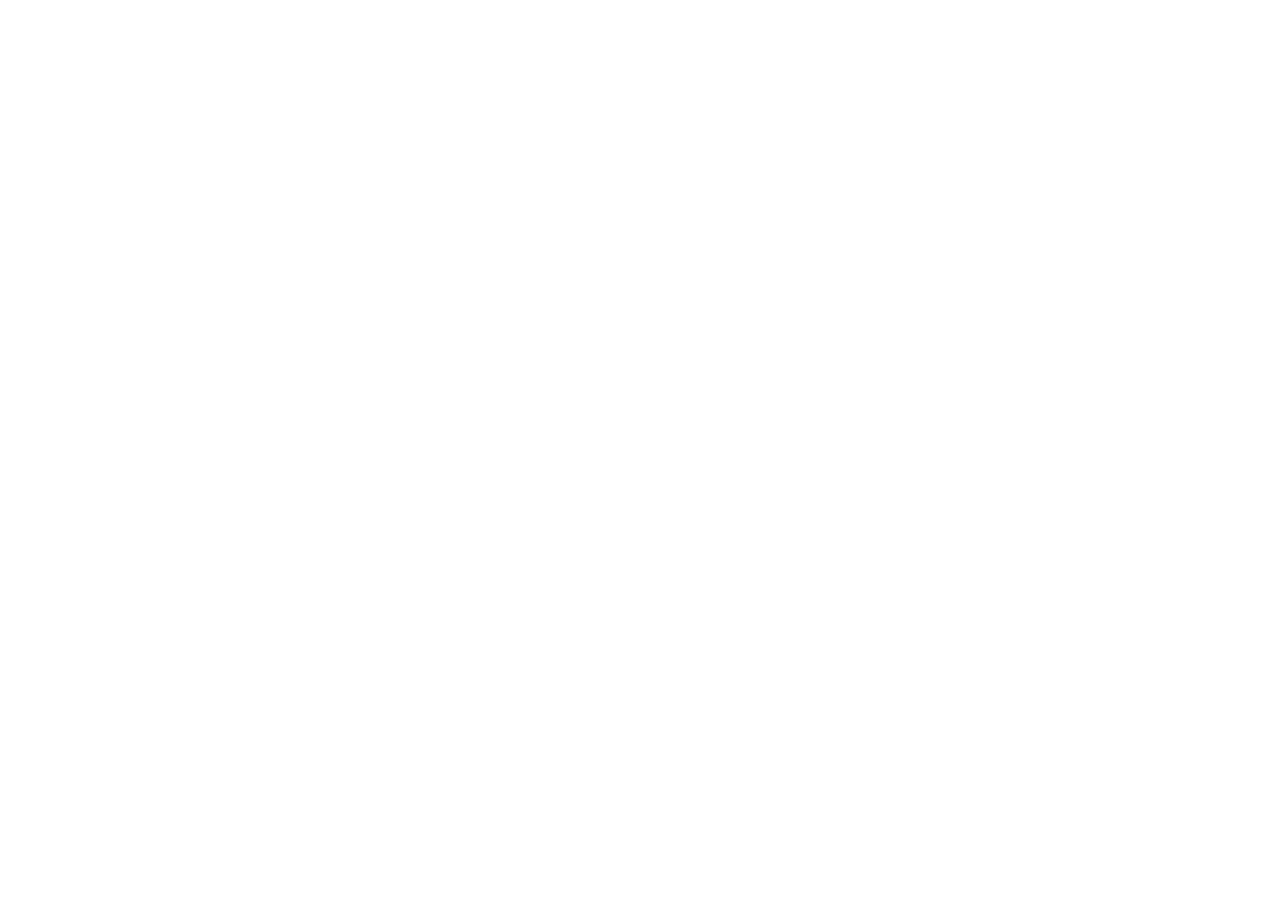
==== index.html @ c04f5bfc "base" ====
<!DOCTYPE html>
<html lang="en">
<head>
    <meta charset="UTF-8">
    <title>Title</title>
</head>
<body>
<section id="top">
</section>
<section id="hello">
</section>
<section id="what_i_can">
</section>
<footer></footer>

</body>
</html>
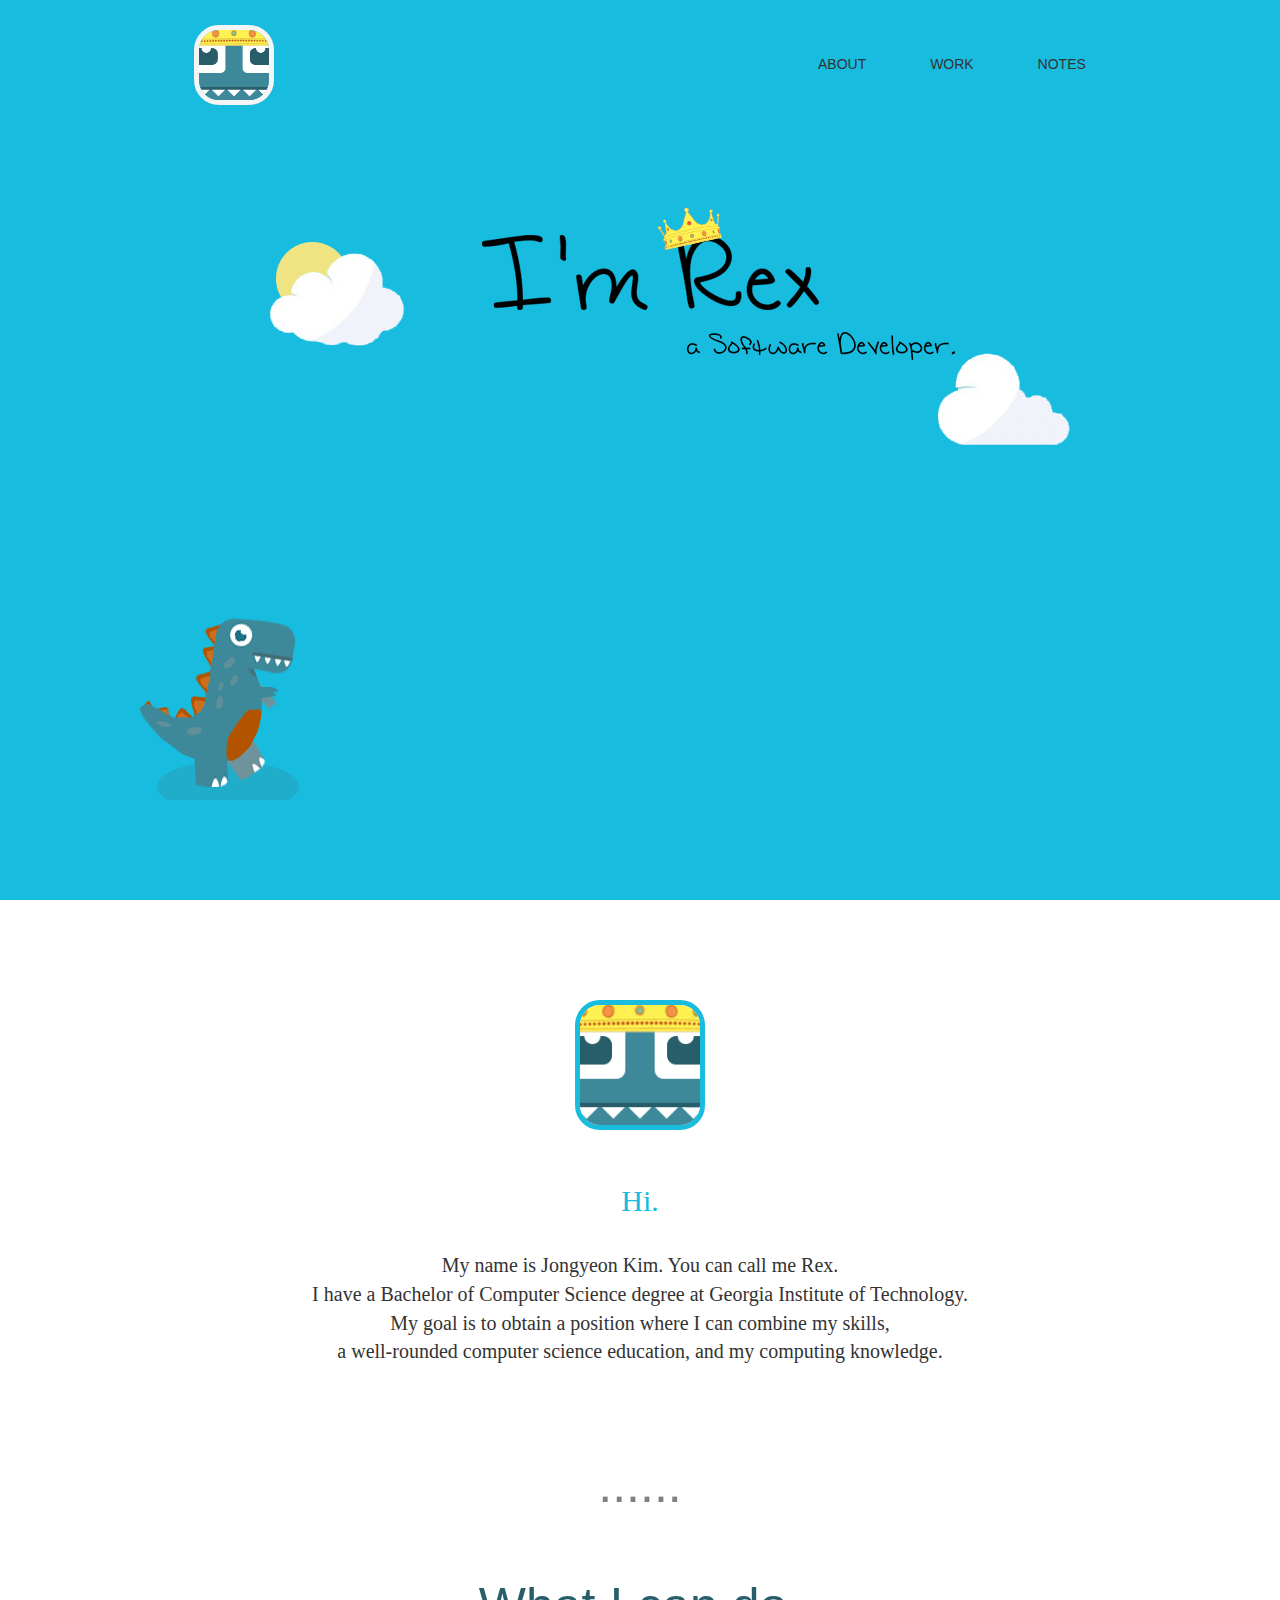
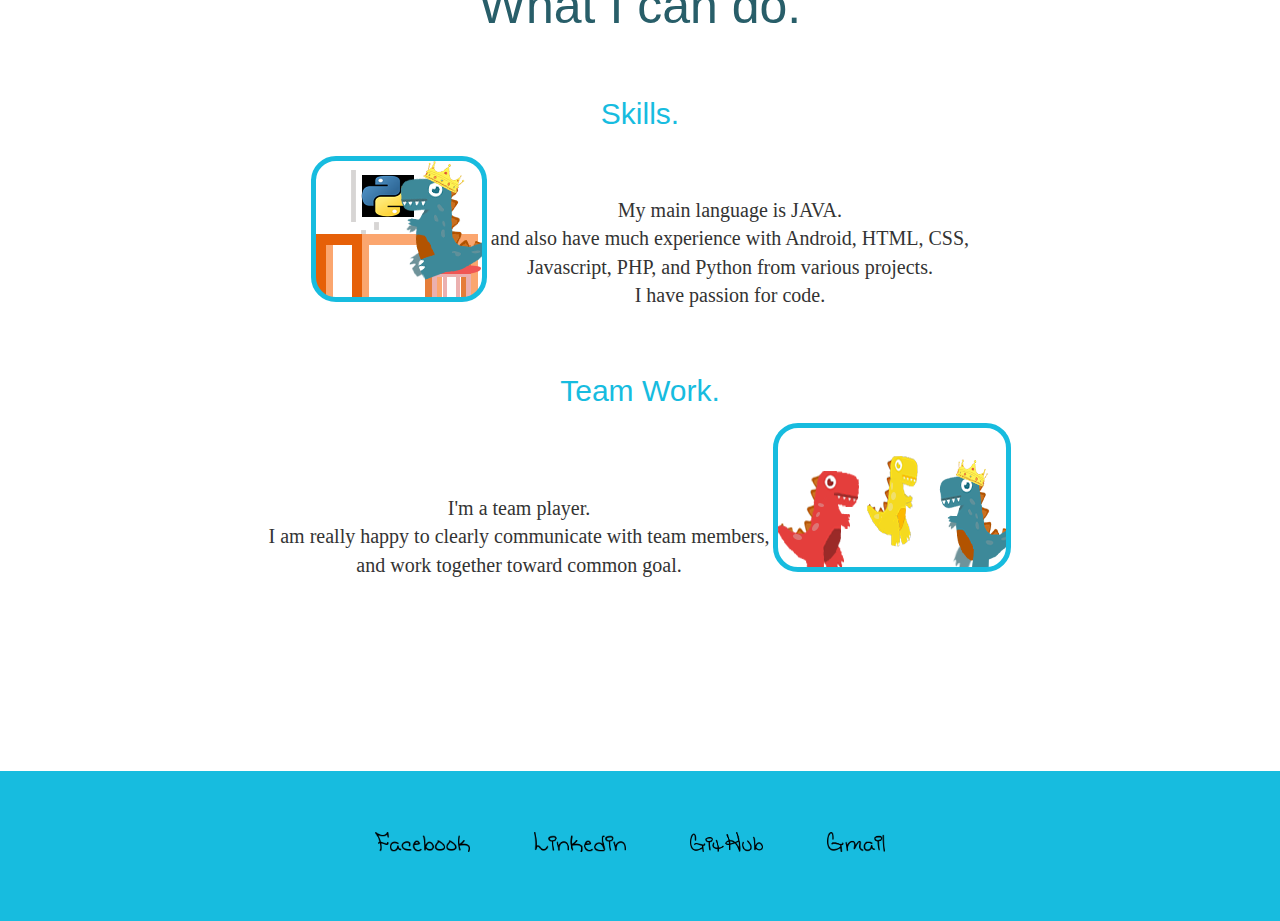
==== commit 7a58e397: "edited overall website" ====
--- a/index.html
+++ b/index.html
@@ -2,16 +2,573 @@
 <html lang="en">
 <head>
     <meta charset="UTF-8">
+    <link rel="stylesheet" type="text/css" href="./css/style.css">
+    <link rel="stylesheet" type="text/css" href="./css/bootstrap.css">
     <title>Title</title>
+
+    <!--
+    <link rel="preload" as="image" href="./IMG/animation1.png">
+    <link rel="preload" as="image" href="./IMG/animation2.png">
+    <link rel="preload" as="image" href="./IMG/animation3.png">
+    <link rel="preload" as="image" href="./IMG/animation4.png">
+    <link rel="preload" as="image" href="./IMG/animation5.png">
+    <link rel="preload" as="image" href="./IMG/animation6.png">
+    <link rel="preload" as="image" href="./IMG/animation7.png">
+    <link rel="preload" as="image" href="./IMG/animation8.png">
+    <link rel="preload" as="image" href="./IMG/animation9.png">
+
+-->
 </head>
 <body>
+
 <section id="top">
+    <header id="header" style="">
+        <div class="container" style="width:100%; display: table">
+            <div class="row" style="display: table-cell; vertical-align: middle; text-align: center">
+                <div style="">
+                    <img id="logo" src="IMG/logo.png" alt="logo" height="80"
+                         style="border: 5px solid #F5F5F5; border-radius: 25px;">
+                    </img>
+                </div>
+                <div class="menu">
+                    <nav id="top-nav">
+                        <ul>
+                            <li><a href="" style="color: inherit;"><p>About</p></a></li>
+                            <li><a href="" style="color: inherit;"><p>Work</p></a></li>
+                            <li><a href="" style="color: inherit;"><p>Notes</p></a></li>
+                        </ul>
+                    </nav>
+                </div>
+            </div>
+        </div>
+    </header>
+    <!--#218ff6, #17bcdf-->
+    <div id="main" style="background-color: #17bcdf; height: 900px; width: 100%; padding-top: 0px;">
+
+        <!--
+                <div id="top-container">
+
+
+                    <div id="dino1"
+                         style="width: 903px; height: 593px; margin: 2% auto; background: url('./IMG/animation1.png') left center;"></div>
+
+
+                </div>
+        -->
+
+        <img src="./IMG/main9.png" id=""
+             style="display: block; margin-left: auto; margin-right: auto; padding-top: 200px;">
+
+        <!--<p style="padding-top: 200px; text-align: center; font-size: 100px; font-family: Cursive; ">I'm Rex</p>-->
+
+    </div>
 </section>
-<section id="hello">
+<section id="hello" style="background-color: #FFF; height: 550px;text-align: center">
+    <img id="logo-hello" src="IMG/logo.png" alt="logo" height="130"
+         style="border: 5px solid #17bcdf; border-radius: 25px; margin-top: 100px;">
+    </img>
+    <p style="font-family: 'Times New Roman', Arial, sans-serif; margin-top: 50px; font-size: 20px;">
+        <span style="font-size: 30px; color: #17bcdf">Hi.</span><br><br>
+
+        My name is Jongyeon Kim. You can call me Rex.<br>
+        I have a Bachelor of Computer Science degree at Georgia Institute of Technology.<br>
+        My goal is to obtain a position where I can combine my skills,<br>
+        a well-rounded computer science education, and my computing knowledge. </p>
 </section>
-<section id="what_i_can">
+<section style="color: grey; font-size: 50px;text-align: center; padding-bottom: 50px;">
+    ......
 </section>
-<footer></footer>
+<section id="what_i_can" style="background-color: #FFF; height: 800px;text-align: center">
+    <p><span style="font-size: 50px; color: #285e69">What I can do.</span></p>
+
+
+    <p style="font-size: 30px; color: #17bcdf; margin-top: 50px;">Skills.</p>
+    <div id="what-container1">
+
+        <div id="dino-programming" style="display: inline-block"></div>
+        <div style="display: inline-block">
+            <p style="font-family: 'Times New Roman', Arial, sans-serif; margin-top: 50px; font-size: 20px;">
+                My main language is JAVA.<br>
+                and also have much experience with Android, HTML, CSS,<br>
+                Javascript, PHP, and Python from various projects.<br>
+                I have passion for code.</p>
+        </div>
+
+    </div>
+
+    <p style="font-size: 30px; color: #17bcdf; margin-top: 50px;">Team Work.</p>
+    <div id="what-container2">
+
+
+        <div style="display: inline-block">
+            <p style="font-family: 'Times New Roman', Arial, sans-serif; margin-top: 50px; font-size: 20px;">
+                I'm a team player.<br>
+                I am really happy to clearly communicate with team members,<br>
+                and work together toward common goal.
+        </div>
+        <div id="dino-team" style="display: inline-block"></div>
+
+
+    </div>
+
+
+</section>
+
+<footer style="background-color: #17bcdf; height: 150px; width: 100%; display: table">
+    <div class="footer" style="display: table-cell; vertical-align: middle;">
+        <ul>
+            <li><a href="https://www.facebook.com/mattina401"><img src="IMG/facebook.png" height="20"></a></li>
+            <li><a href="https://www.linkedin.com/in/rexkim401"><img src="IMG/linkedin.png" height="20"></a></li>
+            <li><a href=""><img src="IMG/github.png" height="20"></a></li>
+            <li><a href=""><img src="IMG/gmail.png" height="20"></a></li>
+        </ul>
+    </div>
+
+</footer>
+
+<!--
+<span id="preloaded-images">
+    <img src="./IMG/animation2.png" width="1" height="1" alt="Image 02"/>
+    <img src="./IMG/animation3.png" width="1" height="1" alt="Image 03"/>
+    <img src="./IMG/animation4.png" width="1" height="1" alt="Image 04"/>
+    <img src="./IMG/animation5.png" width="1" height="1" alt="Image 05"/>
+    <img src="./IMG/animation6.png" width="1" height="1" alt="Image 06"/>
+    <img src="./IMG/animation7.png" width="1" height="1" alt="Image 07"/>
+    <img src="./IMG/animation8.png" width="1" height="1" alt="Image 08"/>
+    <img src="./IMG/animation9.png" width="1" height="1" alt="Image 09"/>
+
+</span>
+
+-->
+<script type="text/javascript" src="./js/jquery-3.1.0.js"></script>
+
+<script>
+
+    'use strict';
+
+
+    // helper functions
+
+    ;
+    (function ($, window, document, undefined) {
+        var s = document.body || document.documentElement, s = s.style, prefixAnimation = '', prefixTransition = '';
+
+        if (s.WebkitAnimation == '')    prefixAnimation = '-webkit-';
+        if (s.MozAnimation == '')        prefixAnimation = '-moz-';
+        if (s.OAnimation == '')        prefixAnimation = '-o-';
+
+        if (s.WebkitTransition == '')    prefixTransition = '-webkit-';
+        if (s.MozTransition == '')        prefixTransition = '-moz-';
+        if (s.OTransition == '')        prefixTransition = '-o-';
+
+        $.fn.extend(
+                {
+                    onCSSAnimationEnd: function (callback) {
+                        var $this = $(this).eq(0);
+                        $this.one('webkitAnimationEnd mozAnimationEnd oAnimationEnd oanimationend animationend', callback);
+                        if (( prefixAnimation == '' && !( 'animation' in s ) ) || $this.css(prefixAnimation + 'animation-duration') == '0s') callback();
+                        return this;
+                    },
+                    onCSSTransitionEnd: function (callback) {
+                        var $this = $(this).eq(0);
+                        $this.one('webkitTransitionEnd mozTransitionEnd oTransitionEnd otransitionend transitionend', callback);
+                        if (( prefixTransition == '' && !( 'transition' in s ) ) || $this.css(prefixTransition + 'transition-duration') == '0s') callback();
+                        return this;
+                    }
+                });
+    })(jQuery, window, document);
+
+    /*
+     // test: animation
+
+     ;( function( $, window, document, undefined )
+     {
+     var $button = $( '.button-animation' );
+     $button.on( 'click', function( e )
+     {
+     e.preventDefault();
+     $button.addClass( 'do-it' ).onCSSAnimationEnd( function()
+     {
+     alert( 'CSS animation has been completed!' );
+     $button.removeClass( 'do-it' );
+     });
+     });
+     })( jQuery, window, document );
+
+
+     // test: transition
+
+     ;( function( $, window, document, undefined )
+     {
+     var $button = $( '.button-transition' );
+     $button.on( 'click', function( e )
+     {
+     e.preventDefault();
+     $button.addClass( 'do-it' ).onCSSTransitionEnd( function()
+     {
+     alert( 'CSS transition has been completed!' );
+     $button.removeClass( 'do-it' );
+     });
+     });
+     })( jQuery, window, document );
+
+     */
+
+</script>
+
+<!--
+<script type="text/javascript">
+    var my_image1 = new Image();
+    var my_image2 = new Image();
+    var my_image3 = new Image();
+    var my_image4 = new Image();
+
+    my_image1.src = "./IMG/animation1.png";
+    my_image1.src = "./IMG/animation2.png";
+    my_image1.src = "./IMG/animation3.png";
+    my_image1.src = "./IMG/animation4.png";
+
+</script>
+
+-->
+
+<!--
+
+<script type="text/javascript">
+    var images = new Array()
+    function preload() {
+
+        console.log('image preload')
+        for (j = 0; j < preload.arguments.length; j++) {
+            images[j] = new Image()
+            images[j].src = preload.arguments[j]
+            console.log(images[j].src);
+        }
+    }
+    preload(
+            "./IMG/animation1.png",
+            "./IMG/animation2.png",
+            "./IMG/animation3.png",
+            "./IMG/animation4.png"
+
+    )
+
+    console.log('images: ' + images[1].src);
+
+
+</script>
+
+-->
+<script type="text/javascript">
+
+    window.onload = function () {
+        $('#dino1').addClass("dino1");
+    }
+
+
+    console.log('page loaded');
+
+</script>
+
+
+<script type="text/javascript">
+
+
+    /*
+     $("#dino1").on(
+     "animationend, oAnimationEnd, animationend, webkitAnimationEnd",
+     function () {
+
+     document.getElementById("dino1").style.background = "url('./IMG/animation2.png')";
+     var heading = $('#dino1').clone().removeClass("dino1");
+
+     $('#dino1').remove();
+     $('#top-container').append(heading);
+     $('#dino1').addClass("dino1");
+
+     }
+     );
+
+     */
+
+    var reset = function (num) {
+
+        var ani;
+
+        if (num == 1) {
+            ani = "url('./IMG/animation1.png')";
+        } else if (num == 2) {
+            ani = "url('./IMG/animation2.png')";
+        } else if (num == 3) {
+            ani = "url('./IMG/animation3.png')";
+        } else if (num == 4) {
+            ani = "url('./IMG/animation4.png')";
+        } else if (num == 5) {
+            ani = "url('./IMG/animation5.png')";
+        } else if (num == 6) {
+            ani = "url('./IMG/animation6.png')";
+        } else if (num == 7) {
+            ani = "url('./IMG/animation7.png')";
+        } else if (num == 8) {
+            ani = "url('./IMG/animation8.png')";
+        } else if (num == 9) {
+            ani = "url('./IMG/animation9.png')";
+        }
+
+        if (num == 9) {
+            document.getElementById("dino1").style.background = ani;
+            var heading = $('#dino1').clone().removeClass("dino9");
+
+            $('#dino1').remove();
+            $('#top-container').append(heading);
+
+            $('#dino1').addClass("dino9");
+        } else {
+            document.getElementById("dino1").style.background = ani;
+            var heading = $('#dino1').clone().removeClass("dino1");
+
+            $('#dino1').remove();
+            $('#top-container').append(heading);
+
+            $('#dino1').addClass("dino1");
+        }
+
+
+    }
+
+
+    $("#dino1").addClass('dino1').onCSSAnimationEnd(function () {
+
+        console.log('animation is end');
+
+
+        reset(2);
+        $("#dino1").addClass('dino1').onCSSAnimationEnd(function () {
+
+            console.log('animation is end');
+
+
+            reset(3);
+            $("#dino1").addClass('dino1').onCSSAnimationEnd(function () {
+
+                console.log('animation is end');
+
+
+                reset(4);
+                $("#dino1").addClass('dino1').onCSSAnimationEnd(function () {
+
+                    console.log('animation is end');
+
+
+                    reset(5);
+                    $("#dino1").addClass('dino1').onCSSAnimationEnd(function () {
+
+                        console.log('animation is end');
+
+
+                        reset(6);
+                        $("#dino1").addClass('dino1').onCSSAnimationEnd(function () {
+
+                            console.log('animation is end');
+
+
+                            reset(7);
+                            $("#dino1").addClass('dino1').onCSSAnimationEnd(function () {
+
+                                console.log('animation is end');
+
+
+                                reset(8);
+                                $("#dino1").addClass('dino1').onCSSAnimationEnd(function () {
+
+                                    console.log('animation is end');
+
+
+                                    reset(9);
+                                    $("#dino1").addClass('dino1').onCSSAnimationEnd(function () {
+
+                                        console.log('animation is end');
+
+
+                                        reset(1);
+                                    });
+
+                                });
+
+                            });
+
+
+                        });
+
+
+                    });
+
+
+                });
+
+
+            });
+
+
+        });
+
+    });
+
+
+    /*
+
+     $('#dino1').addClass('dino1').onCSSAnimationEnd(function(){
+
+     document.getElementById("dino1").style.background = "url('./IMG/animation2.png')";
+     var heading = $('#dino1').clone().removeClass("dino1");
+
+     $('#dino1').remove();
+     $('#top-container').append(heading);
+     $('#dino1').addClass("dino1");
+
+     });
+     */
+
+
+</script>
+
+
+<!--
+
+<script type="text/javascript">
+    $("#dino1").on(
+            "animationend, oAnimationEnd, animationend, webkitAnimationEnd",
+            function () {
+                document.getElementById("dino1").style.background = "url('./IMG/animation2.png')";
+
+
+            }
+    );
+
+    $("#dino2").on(
+            "animationend, oAnimationEnd, animationend, webkitAnimationEnd",
+            function () {
+
+                $('#dino2').addClass("visible");
+                $('#dino3').addClass("dino3");
+            }
+    );
+
+    $("#dino3").on(
+            "animationend, oAnimationEnd, animationend, webkitAnimationEnd",
+            function () {
+
+                $('#dino3').addClass("visible");
+                $('#dino4').addClass("dino4");
+            }
+    );
+
+    $("#dino4").on(
+            "animationend, oAnimationEnd, animationend, webkitAnimationEnd",
+            function () {
+
+                $('#dino4').addClass("visible");
+                $('#dino5').addClass("dino5");
+            }
+    );
+
+    $("#dino5").on(
+            "animationend, oAnimationEnd, animationend, webkitAnimationEnd",
+            function () {
+
+                $('#dino5').addClass("visible");
+                $('#dino6').addClass("dino6");
+            }
+    );
+
+    $("#dino6").on(
+            "animationend, oAnimationEnd, animationend, webkitAnimationEnd",
+            function () {
+
+                $('#dino6').addClass("visible");
+                $('#dino7').addClass("dino7");
+            }
+    );
+
+    $("#dino7").on(
+            "animationend, oAnimationEnd, animationend, webkitAnimationEnd",
+            function () {
+
+                $('#dino7').addClass("visible");
+                $('#dino8').addClass("dino8");
+            }
+    );
+
+    $("#dino8").on(
+            "animationend, oAnimationEnd, animationend, webkitAnimationEnd",
+            function () {
+
+                $('#dino8').addClass("visible");
+                $('#dino9').addClass("dino9");
+                $('#dino1').addClass("dino1");
+                $('#dino1').removeClass("visible");
+                $('#dino2').removeClass("visible");
+                $('#dino3').removeClass("visible");
+                $('#dino4').removeClass("visible");
+                $('#dino5').removeClass("visible");
+                $('#dino6').removeClass("visible");
+                $('#dino7').removeClass("visible");
+                $('#dino8').removeClass("visible");
+                $('#dino9').removeClass("visible");
+            }
+    );
+
+
+</script>
+
+-->
+<script type="text/javascript">
+
+    var previousScroll = 0,
+            headerOrgOffset = $('.container').height();
+
+    $('#header').height($('.container').height());
+
+    $(window).scroll(function () {
+        var currentScroll = $(this).scrollTop();
+
+        if (currentScroll > 0) {
+
+
+            if (currentScroll > previousScroll) {
+                /* $('#header').slideUp(); */
+                $('#header').addClass('slide');
+            } else {
+                /*$('#header').slideDown();*/
+                $('#header').removeClass('slide');
+                $('.container').addClass("change1");
+            }
+        }
+        previousScroll = currentScroll;
+    });
+
+
+</script>
+
+<script type="text/javascript">
+
+
+    $(window).scroll(function () {
+        var scroll = $(window).scrollTop();
+
+        if (scroll == 0) {
+            $(".container").addClass("change");
+            $('.container').removeClass("change1");
+        } else {
+            $(".container").removeClass("change");
+        }
+
+
+    });
+
+</script>
+
 
 </body>
-</html>+</html>
+
--- a/css/style.css
+++ b/css/style.css
@@ -0,0 +1,222 @@
+
+
+#header {
+
+    position: fixed;
+    width: 100%;
+
+    -webkit-transition: 1s;
+    -moz-transition: 1s;
+    -o-transition: 1s;
+    -ms-transition: 1s;
+    transition: 1s;
+}
+
+.container {
+    width: 100%;
+    height: 130px;
+    position: absolute;
+    bottom: 0;
+    background-color: #17bcdf;
+
+}
+
+.change {
+
+    background-color: #17bcdf;
+
+    -webkit-transition: background-color 1.5s;
+    -moz-transition: background-color 1.5s;
+    -o-transition: background-color 1.5s;
+    -ms-transition: background-color 1.5s;
+    transition: background-color 1.5s;
+
+}
+
+.change1 {
+
+    background-color: #FFF;
+    border-bottom: 0.3px solid #17bcdf;
+
+    -webkit-transition: background-color 1.5s;
+    -moz-transition: background-color 1.5s;
+    -o-transition: background-color 1.5s;
+    -ms-transition: background-color 1.5s;
+    transition: background-color 1.5s;
+
+
+}
+
+.slide {
+
+    transform: translate(0, -100%);
+
+    -webkit-transition: 1s;
+    -moz-transition: 1s;
+    -o-transition: 1s;
+    -ms-transition: 1s;
+    transition: 1s;
+
+}
+
+#header ul li {
+    display: inline-block;
+    margin-right: 60px;
+
+}
+
+.footer {
+    text-align: center;
+}
+
+.footer ul li {
+    display: inline-block;
+    margin-right: 60px;
+
+}
+
+#header ul li:last-child {
+    margin-right: 0;
+
+}
+
+#header ul li:first-child {
+    margin-left: 500px;
+
+}
+
+#header ul li a {
+
+    text-decoration: none;
+    text-transform: uppercase;
+    font-family: Arial, sans-serif;
+}
+
+.row div {
+    display: inline-block;
+
+}
+
+
+
+
+
+#top-container {
+    min-height: 800px;
+    padding: 230px 0;
+}
+
+#what-container1 {
+    min-height: 146px;
+
+}
+
+#what-container2 {
+    min-height: 146px;
+
+}
+
+#dino-programming {
+
+    margin:auto;
+    width: 176px;
+    height: 146px; background: url('../IMG/dino-programming.png');
+    border: 5px solid #17bcdf;
+    border-radius: 25px;
+    animation: play-pro 10s steps(19) infinite;
+    -webkit-animation: play-pro 10s steps(19) infinite;
+
+}
+
+#dino-team {
+
+    margin:auto;
+    width: 238px;
+    height: 149px;
+    background: url('../IMG/teamwork.png');
+    border: 5px solid #17bcdf;
+    border-radius: 25px;
+    animation: play-team 5s steps(9) infinite;
+    -webkit-animation: play-team 5s steps(9) infinite;
+
+}
+
+
+.dino1 {
+
+    animation: play 2s steps(30);
+    -webkit-animation: play 2s steps(30);
+
+}
+
+.dino9 {
+
+    animation: play9 1s steps(13);
+    -webkit-animation: play9 1s steps(13);
+
+}
+
+
+
+@keyframes play {
+     0% {
+         background-position: 0;
+     }
+     100% {
+         background-position: -27090px;}
+ }
+
+
+@-webkit-keyframes play {
+    0% {
+
+        background-position: 0;}
+    100% {
+
+        background-position: -27090px;}
+}
+
+@keyframes play9 {
+    0% {
+        background-position: 0;}
+    100% {
+        background-position: -11739px;}
+}
+
+
+@-webkit-keyframes play9 {
+    0% {
+        background-position: 0;}
+    100% {
+        background-position: -11739px;}
+}
+
+@keyframes play-pro {
+    0% {
+        background-position: 0;}
+    100% {
+        background-position: -3344px;}
+}
+
+
+@-webkit-keyframes play-pro {
+    0% {
+        background-position: 0;}
+    100% {
+        background-position: -3344px;}
+}
+
+@keyframes play-team {
+    0% {
+        background-position: 0;}
+    100% {
+        background-position: -2142px;}
+}
+
+
+@-webkit-keyframes play-team {
+    0% {
+        background-position: 0;}
+    100% {
+        background-position: -2142px;}
+}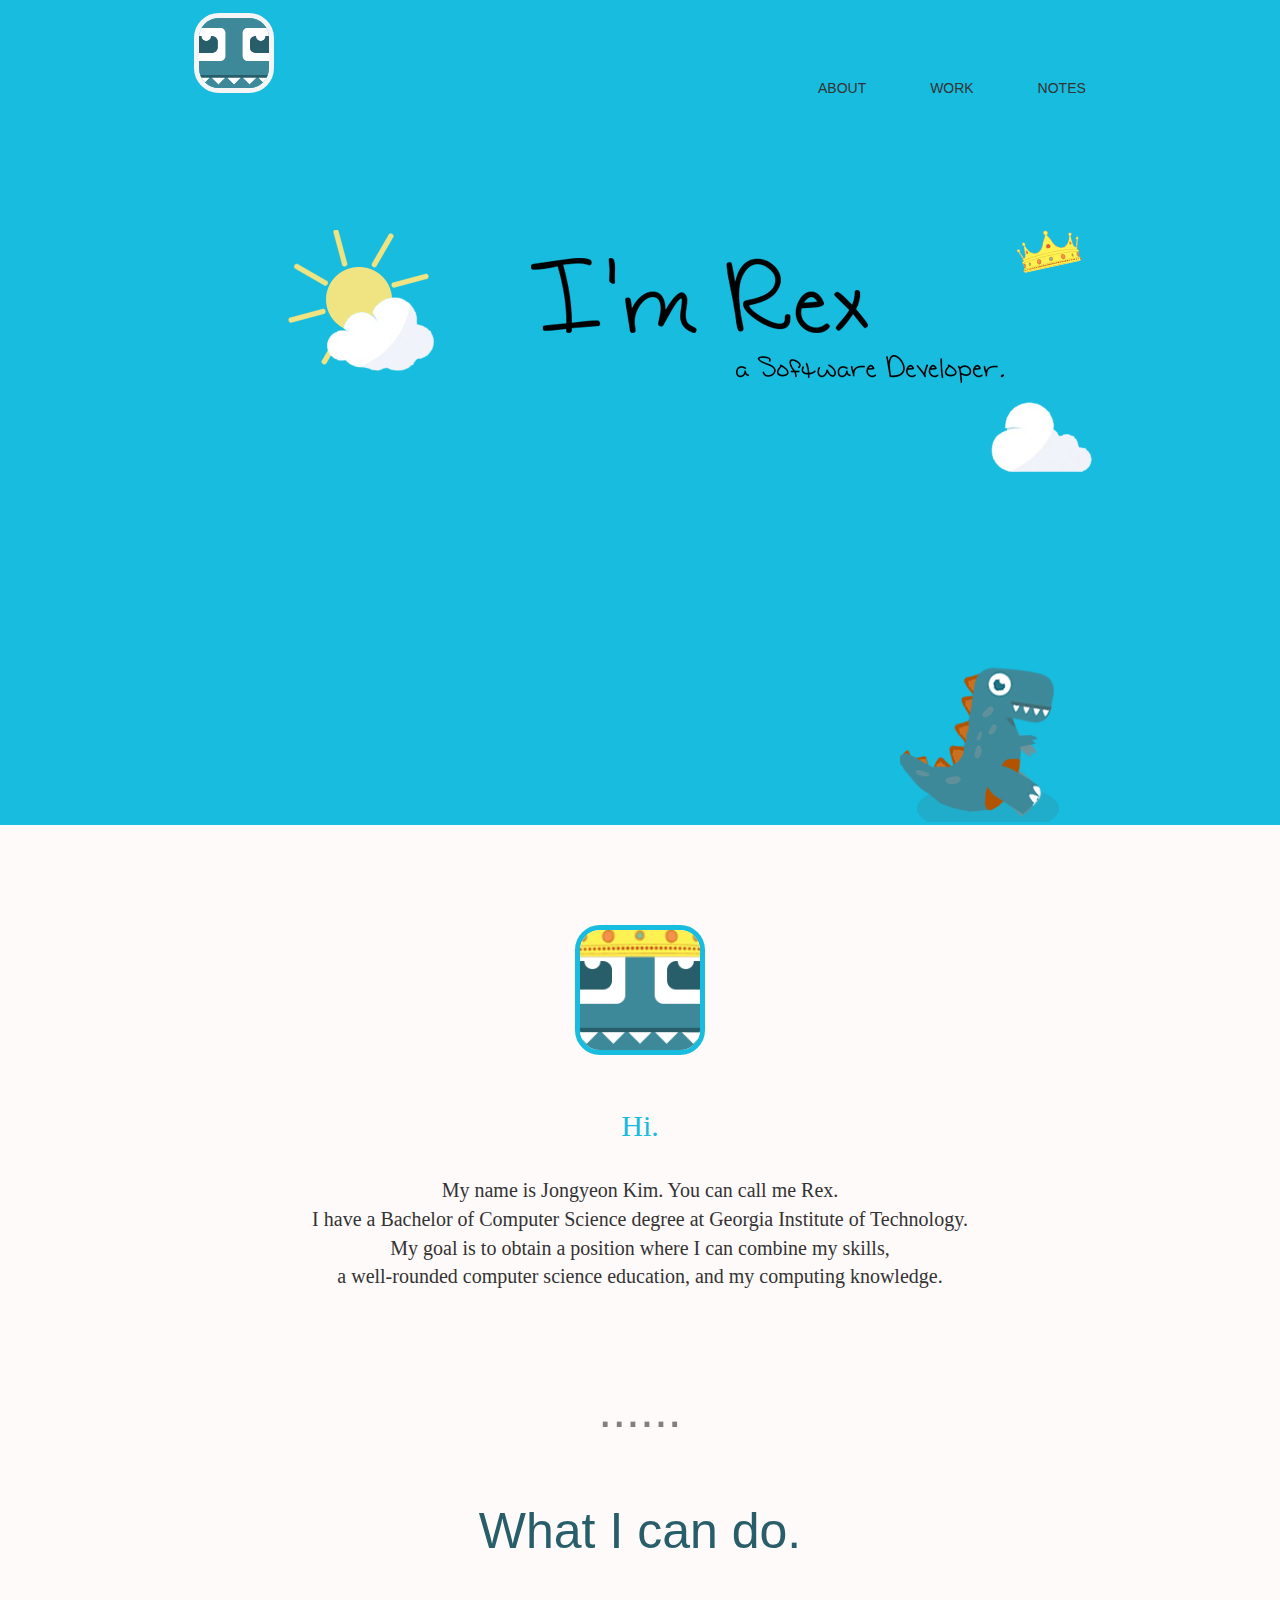
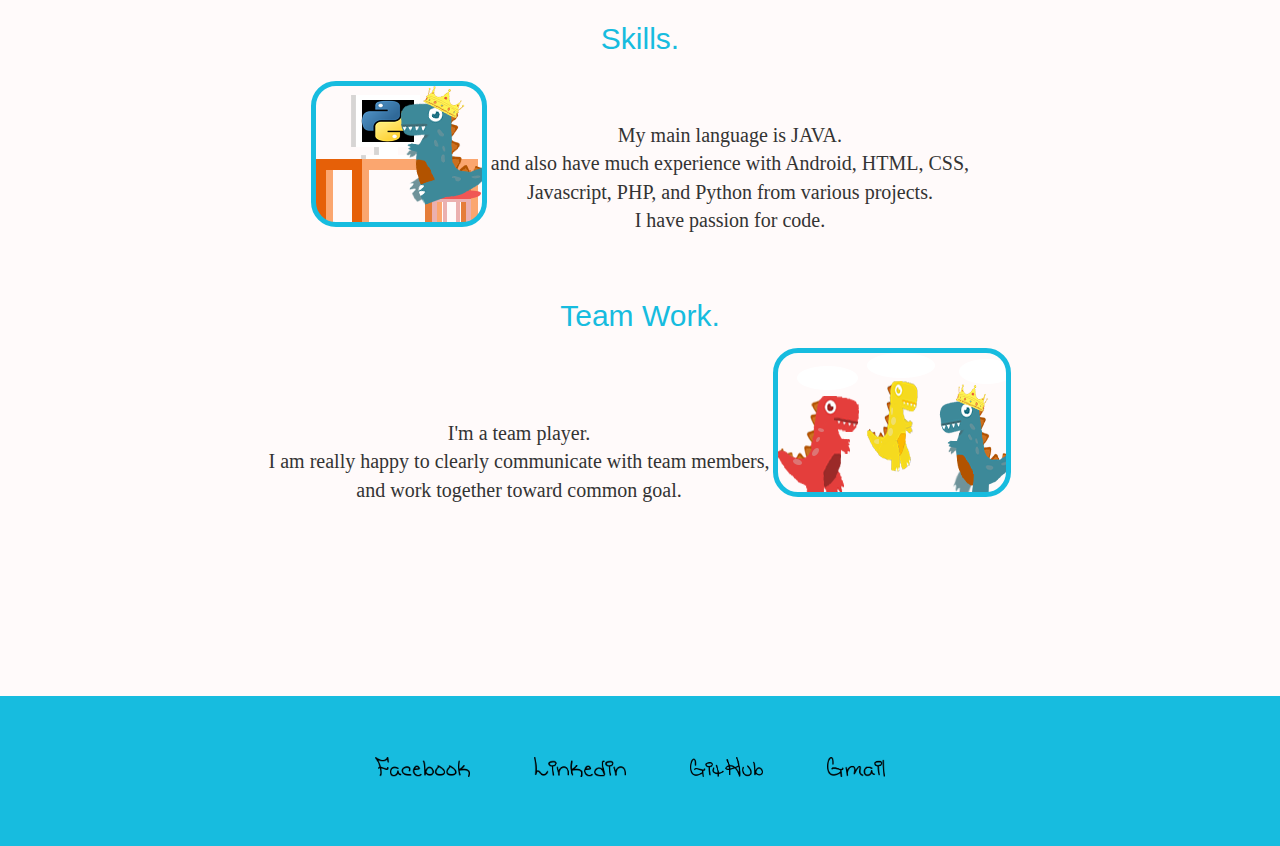
==== commit d750cf8e: "main page" ====
--- a/index.html
+++ b/index.html
@@ -4,6 +4,8 @@
     <meta charset="UTF-8">
     <link rel="stylesheet" type="text/css" href="./css/style.css">
     <link rel="stylesheet" type="text/css" href="./css/bootstrap.css">
+    <script type="text/javascript" src="./js/jquery-3.1.0.js"></script>
+    <script type="text/javascript" src="./js/jquery.flip.js"></script>
     <title>Title</title>
 
     <!--
@@ -22,15 +24,41 @@
 <body>
 
 <section id="top">
-    <header id="header" style="">
-        <div class="container" style="width:100%; display: table">
-            <div class="row" style="display: table-cell; vertical-align: middle; text-align: center">
+    <header id="header" style="z-index: 3">
+        <div class="container" style="width:100%; display: table;position: absolute">
+            <div class="row" style="display: table-cell; vertical-align: middle; text-align: center;">
+
+                <div id="card" style="height: 80px; width: 80px; padding-right: 80px; padding-to: 80px; display: inline-block">
+                    <div id="front-logo" class="front">
+                        <img src="IMG/dino-logo-without-crown.png" alt="logo" height="80"
+                             style="border: 5px solid #F5F5F5; border-radius: 25px;">
+                        </img>
+                    </div>
+                    <div class="back">
+                        <img id="back-logo" src="IMG/logo.png" alt="logo" height="80"
+                             style="border: 5px solid #F5F5F5; border-radius: 25px;">
+                        </img>
+                    </div>
+                </div>
+
+
+                <!--
+
                 <div style="">
-                    <img id="logo" src="IMG/logo.png" alt="logo" height="80"
+
+
+                    <img id="logo" src="IMG/dino-logo-without-crown.png" alt="logo" height="80"
                          style="border: 5px solid #F5F5F5; border-radius: 25px;">
                     </img>
+
+                    <img id="logo2" src="IMG/logo.png" alt="logo" height="80"
+                         style="border: 5px solid #F5F5F5; border-radius: 25px;">
+                    </img>
+
                 </div>
-                <div class="menu">
+
+-->
+                <div class="menu" style="">
                     <nav id="top-nav">
                         <ul>
                             <li><a href="" style="color: inherit;"><p>About</p></a></li>
@@ -43,27 +71,32 @@
         </div>
     </header>
     <!--#218ff6, #17bcdf-->
-    <div id="main" style="background-color: #17bcdf; height: 900px; width: 100%; padding-top: 0px;">
-
-        <!--
-                <div id="top-container">
-
-
-                    <div id="dino1"
-                         style="width: 903px; height: 593px; margin: 2% auto; background: url('./IMG/animation1.png') left center;"></div>
-
-
-                </div>
-        -->
-
-        <img src="./IMG/main9.png" id=""
-             style="display: block; margin-left: auto; margin-right: auto; padding-top: 200px;">
-
-        <!--<p style="padding-top: 200px; text-align: center; font-size: 100px; font-family: Cursive; ">I'm Rex</p>-->
-
+    <div id="main" style="background-color: #17bcdf; height: 825px; width: 100%; padding-top: 0px;">
+
+
+        <div id="top-container">
+
+
+            <img src="./IMG/main-background.png"
+                 style="display: block; margin-left: auto; margin-right: auto; left:0; right:0;position: absolute; z-index: 1">
+
+            <div id="main-dino"
+                 style="display: block; margin-left: 900px; margin-bottom: 100px;margin-right: auto; left:0; right:0;position:relative;z-index: 2">
+                <!--<p style="padding-top: 200px; text-align: center; font-size: 100px; font-family: Cursive; ">I'm Rex</p>-->
+
+            </div>
+
+            <!--
+                                <div id="dino1"
+                                     style="width: 903px; height: 593px; margin: 2% auto; background: url('./IMG/animation1.png') left center;"></div>
+
+            -->
+        </div>
     </div>
+
 </section>
-<section id="hello" style="background-color: #FFF; height: 550px;text-align: center">
+
+<section id="hello" style="background-color: snow; height: 550px;text-align: center">
     <img id="logo-hello" src="IMG/logo.png" alt="logo" height="130"
          style="border: 5px solid #17bcdf; border-radius: 25px; margin-top: 100px;">
     </img>
@@ -75,10 +108,10 @@
         My goal is to obtain a position where I can combine my skills,<br>
         a well-rounded computer science education, and my computing knowledge. </p>
 </section>
-<section style="color: grey; font-size: 50px;text-align: center; padding-bottom: 50px;">
+<section style="color: grey; font-size: 50px;text-align: center; padding-bottom: 50px;background-color: snow">
     ......
 </section>
-<section id="what_i_can" style="background-color: #FFF; height: 800px;text-align: center">
+<section id="what_i_can" style="background-color: snow; height: 800px;text-align: center">
     <p><span style="font-size: 50px; color: #285e69">What I can do.</span></p>
 
 
@@ -119,12 +152,64 @@
         <ul>
             <li><a href="https://www.facebook.com/mattina401"><img src="IMG/facebook.png" height="20"></a></li>
             <li><a href="https://www.linkedin.com/in/rexkim401"><img src="IMG/linkedin.png" height="20"></a></li>
-            <li><a href=""><img src="IMG/github.png" height="20"></a></li>
+            <li><a href="https://github.com/mattina401"><img src="IMG/github.png" height="20"></a></li>
             <li><a href=""><img src="IMG/gmail.png" height="20"></a></li>
         </ul>
     </div>
 
 </footer>
+
+
+<script type="text/javascript">
+    $("#card").flip({
+        axis: 'y',
+        trigger: 'click',
+    });
+
+
+
+    var test = document.getElementById("front-logo");
+
+    function whatClicked() {
+        var heading = $('#main-dino').clone().removeClass("run-ani");
+
+        $('#main-dino').remove();
+        $('#top-container').append(heading);
+
+        $('#main-dino').addClass("run-ani");
+    }
+
+    test.addEventListener("click", whatClicked, false);
+
+
+
+    var test1 = document.getElementById("back-logo");
+
+    function whatClicked1() {
+
+
+
+        $('#main-dino').removeClass("run-ani");
+    }
+
+    test1.addEventListener("click", whatClicked1, false);
+
+
+/*
+if($("#card").click()) {
+    $('#main-dino').addClass('run-ani');
+}
+*/
+
+
+
+
+
+
+
+
+</script>
+
 
 <!--
 <span id="preloaded-images">
@@ -140,7 +225,7 @@
 </span>
 
 -->
-<script type="text/javascript" src="./js/jquery-3.1.0.js"></script>
+
 
 <script>
 
--- a/css/style.css
+++ b/css/style.css
@@ -1,4 +1,3 @@
-
 
 #header {
 
@@ -44,7 +43,6 @@
     -ms-transition: background-color 1.5s;
     transition: background-color 1.5s;
 
-
 }
 
 .slide {
@@ -97,12 +95,8 @@
 
 }
 
-
-
-
-
 #top-container {
-    min-height: 800px;
+    min-height: 1000px;
     padding: 230px 0;
 }
 
@@ -116,21 +110,43 @@
 
 }
 
+#main-dino {
+
+    width: 183px;
+    height: 593px;
+    background: url('../IMG/main-ani-shortversion.png') no-repeat;
+
+}
+
+.run-ani {
+
+    animation: play-main 7s steps(159) forwards;
+    -webkit-animation: play-main 7s steps(159) forwards;
+    -moz-animation: play-main 7s steps(159) forwards;
+    -o-animation: play-main 7s steps(159) forwards;
+    -ms-animation: play-main 7s steps(159) forwards;
+}
+
+
 #dino-programming {
 
-    margin:auto;
+    margin: auto;
     width: 176px;
-    height: 146px; background: url('../IMG/dino-programming.png');
+    height: 146px;
+    background: url('../IMG/dino-programming.png');
     border: 5px solid #17bcdf;
     border-radius: 25px;
     animation: play-pro 10s steps(19) infinite;
     -webkit-animation: play-pro 10s steps(19) infinite;
+    -moz-animation: play-pro 10s steps(19) infinite;
+    -o-animation: play-pro 10s steps(19) infinite;
+    -ms-animation: play-pro 10s steps(19) infinite;
 
 }
 
 #dino-team {
 
-    margin:auto;
+    margin: auto;
     width: 238px;
     height: 149px;
     background: url('../IMG/teamwork.png');
@@ -138,9 +154,11 @@
     border-radius: 25px;
     animation: play-team 5s steps(9) infinite;
     -webkit-animation: play-team 5s steps(9) infinite;
-
-}
-
+    -moz-animation: play-team 5s steps(9) infinite;
+    -o-animation: play-team 5s steps(9) infinite;
+    -ms-animation: play-team 5s steps(9) infinite;
+
+}
 
 .dino1 {
 
@@ -156,67 +174,223 @@
 
 }
 
-
-
 @keyframes play {
-     0% {
-         background-position: 0;
-     }
-     100% {
-         background-position: -27090px;}
- }
-
+    0% {
+        background-position: 0;
+    }
+    100% {
+        background-position: -27090px;
+    }
+}
 
 @-webkit-keyframes play {
     0% {
 
-        background-position: 0;}
-    100% {
-
-        background-position: -27090px;}
-}
+        background-position: 0;
+    }
+    100% {
+
+        background-position: -27090px;
+    }
+}
+
+@-moz-keyframes play {
+    0% {
+
+        background-position: 0;
+    }
+    100% {
+
+        background-position: -27090px;
+    }
+}
+
+@-o-keyframes play {
+    0% {
+
+        background-position: 0;
+    }
+    100% {
+
+        background-position: -27090px;
+    }
+}
+
+@-ms-keyframes play {
+    0% {
+
+        background-position: 0;
+    }
+    100% {
+
+        background-position: -27090px;
+    }
+}
+
+
+@keyframes play-main {
+    from {
+        background-position: 0;
+    }
+    to {
+        background-position: -29097px;
+    }
+}
+
+@-webkit-keyframes play-main {
+    from {
+
+        background-position: 0;
+    }
+    to {
+
+        background-position: -29097px;
+    }
+}
+
+@-moz-keyframes play-main {
+    from {
+
+        background-position: 0;
+    }
+    to {
+
+        background-position: -29097px;
+    }
+}
+@-o-keyframes play-main {
+    from {
+
+        background-position: 0;
+    }
+    to {
+
+        background-position: -29097px;
+    }
+}
+@-ms-keyframes play-main {
+    from {
+
+        background-position: 0;
+    }
+    to {
+
+        background-position: -29097px;
+    }
+}
+
+
+
+
 
 @keyframes play9 {
     0% {
-        background-position: 0;}
-    100% {
-        background-position: -11739px;}
-}
-
+        background-position: 0;
+    }
+    100% {
+        background-position: -11739px;
+    }
+}
 
 @-webkit-keyframes play9 {
     0% {
-        background-position: 0;}
-    100% {
-        background-position: -11739px;}
+        background-position: 0;
+    }
+    100% {
+        background-position: -11739px;
+    }
 }
 
 @keyframes play-pro {
     0% {
-        background-position: 0;}
-    100% {
-        background-position: -3344px;}
-}
-
+        background-position: 0;
+    }
+    100% {
+        background-position: -3344px;
+    }
+}
 
 @-webkit-keyframes play-pro {
     0% {
-        background-position: 0;}
-    100% {
-        background-position: -3344px;}
+        background-position: 0;
+    }
+    100% {
+        background-position: -3344px;
+    }
+}
+
+@-moz-keyframes play-pro {
+    0% {
+        background-position: 0;
+    }
+    100% {
+        background-position: -3344px;
+    }
+}
+
+@-o-keyframes play-pro {
+    0% {
+        background-position: 0;
+    }
+    100% {
+        background-position: -3344px;
+    }
+}
+
+@-ms-keyframes play-pro {
+    0% {
+        background-position: 0;
+    }
+    100% {
+        background-position: -3344px;
+    }
 }
 
 @keyframes play-team {
     0% {
-        background-position: 0;}
-    100% {
-        background-position: -2142px;}
-}
-
+        background-position: 0;
+    }
+    100% {
+        background-position: -2142px;
+    }
+}
 
 @-webkit-keyframes play-team {
     0% {
-        background-position: 0;}
-    100% {
-        background-position: -2142px;}
-}+        background-position: 0;
+    }
+    100% {
+        background-position: -2142px;
+    }
+}
+
+@-moz-keyframes play-team {
+    0% {
+        background-position: 0;
+    }
+    100% {
+        background-position: -2142px;
+    }
+}
+
+
+@-o-keyframes play-team {
+    0% {
+        background-position: 0;
+    }
+    100% {
+        background-position: -2142px;
+    }
+}
+
+
+@-ms-keyframes play-team {
+    0% {
+        background-position: 0;
+    }
+    100% {
+        background-position: -2142px;
+    }
+}
+
+
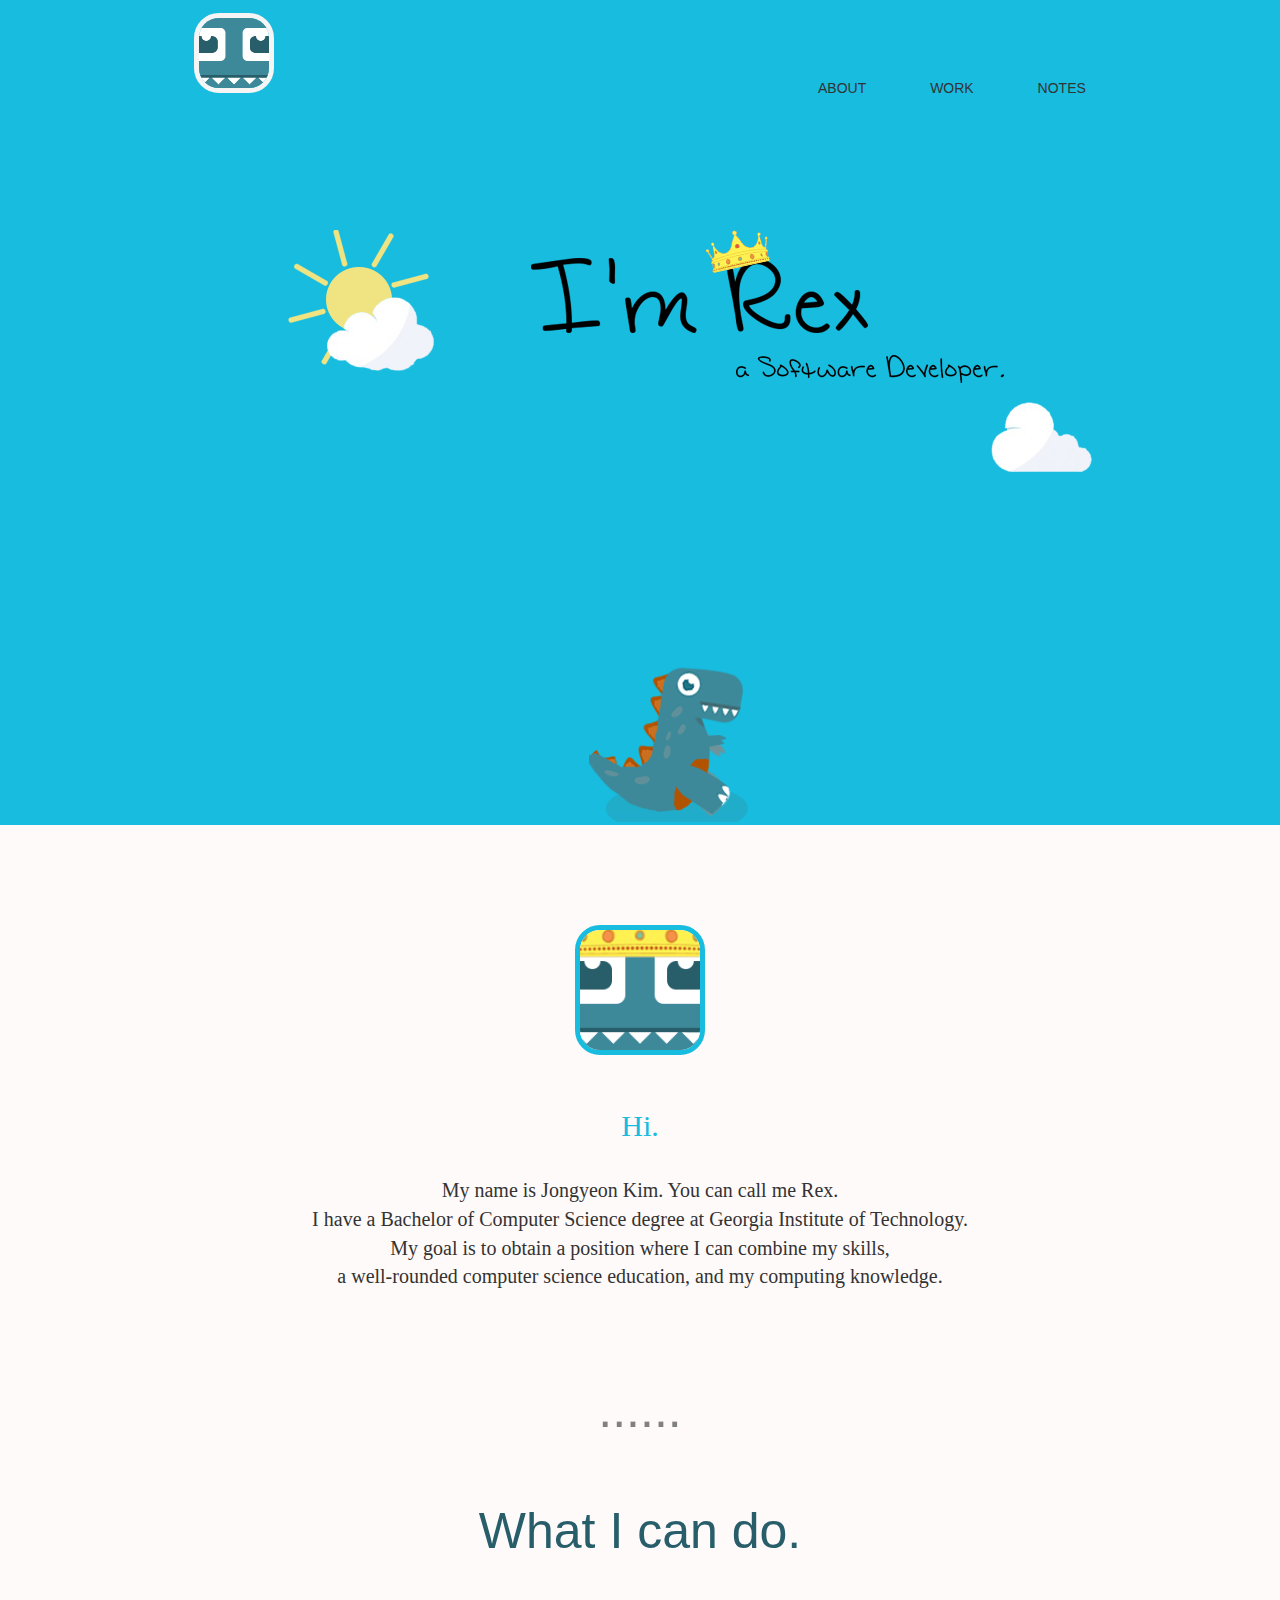
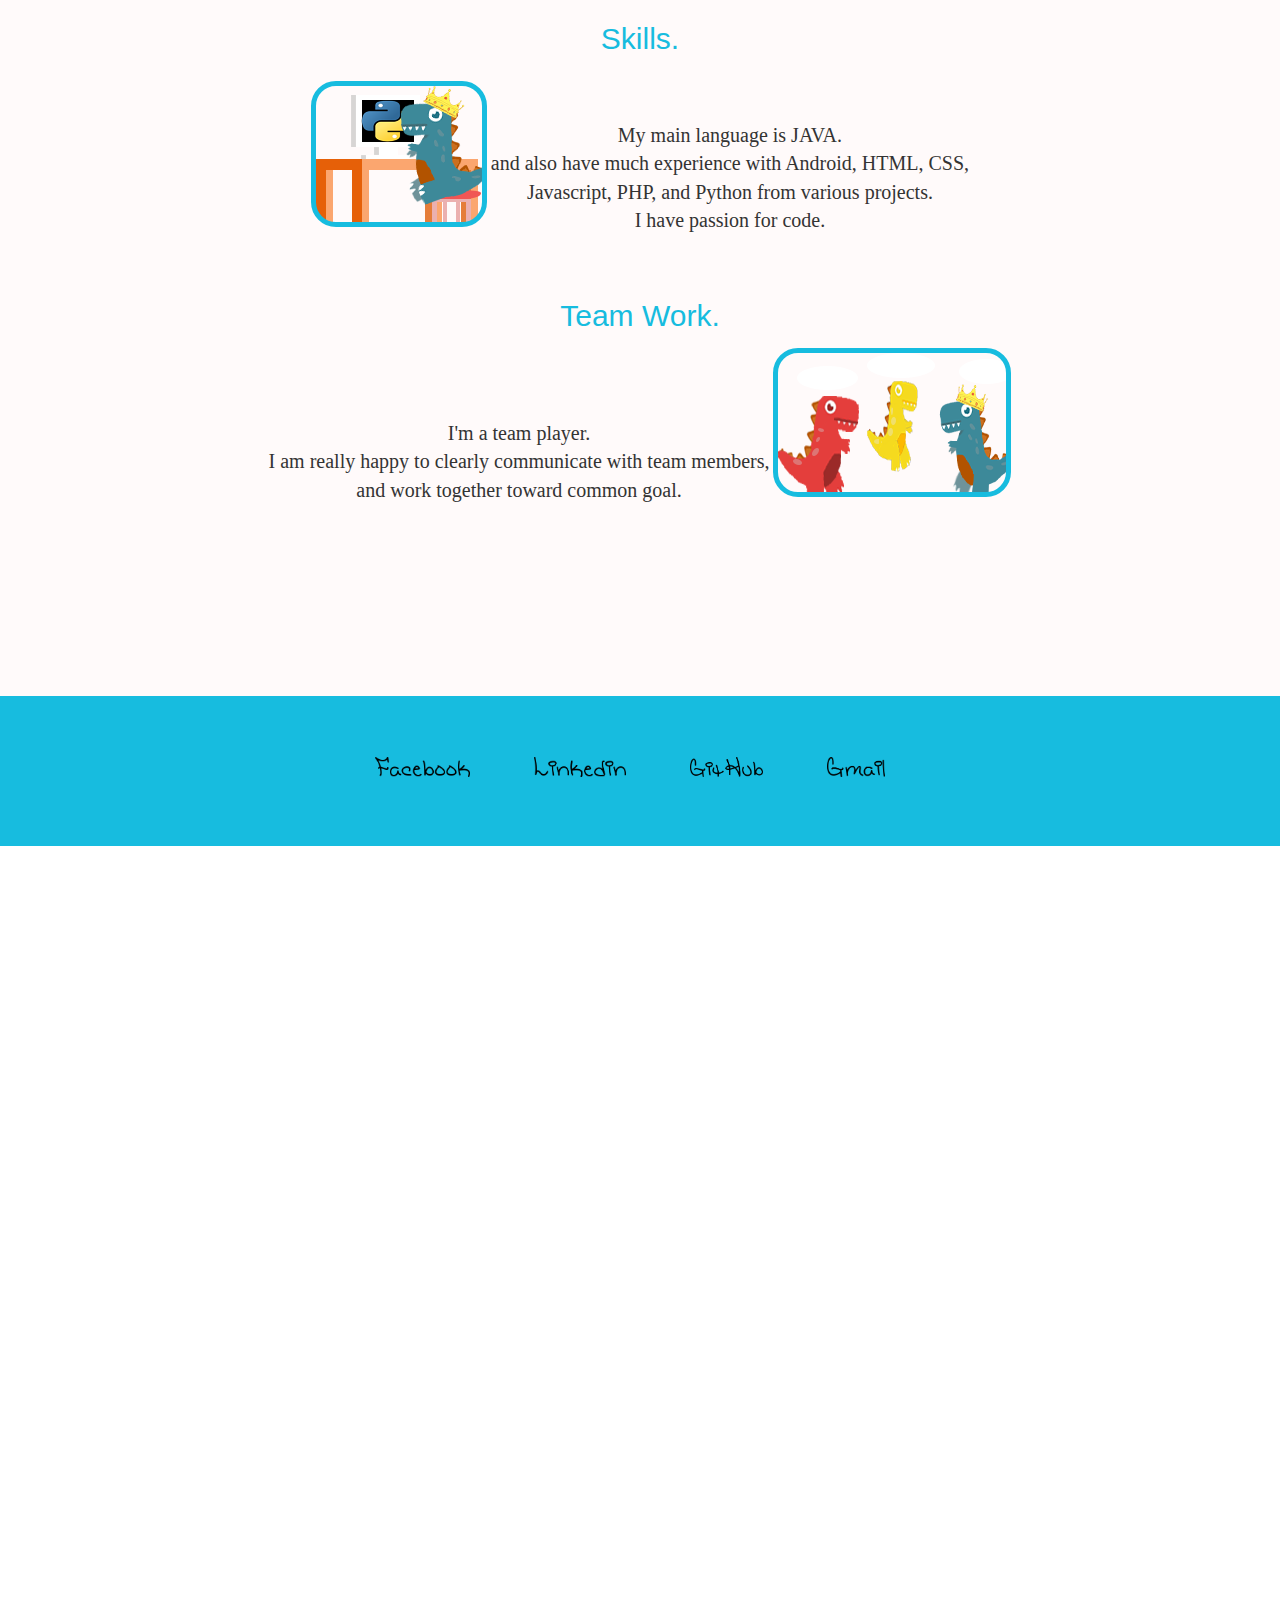
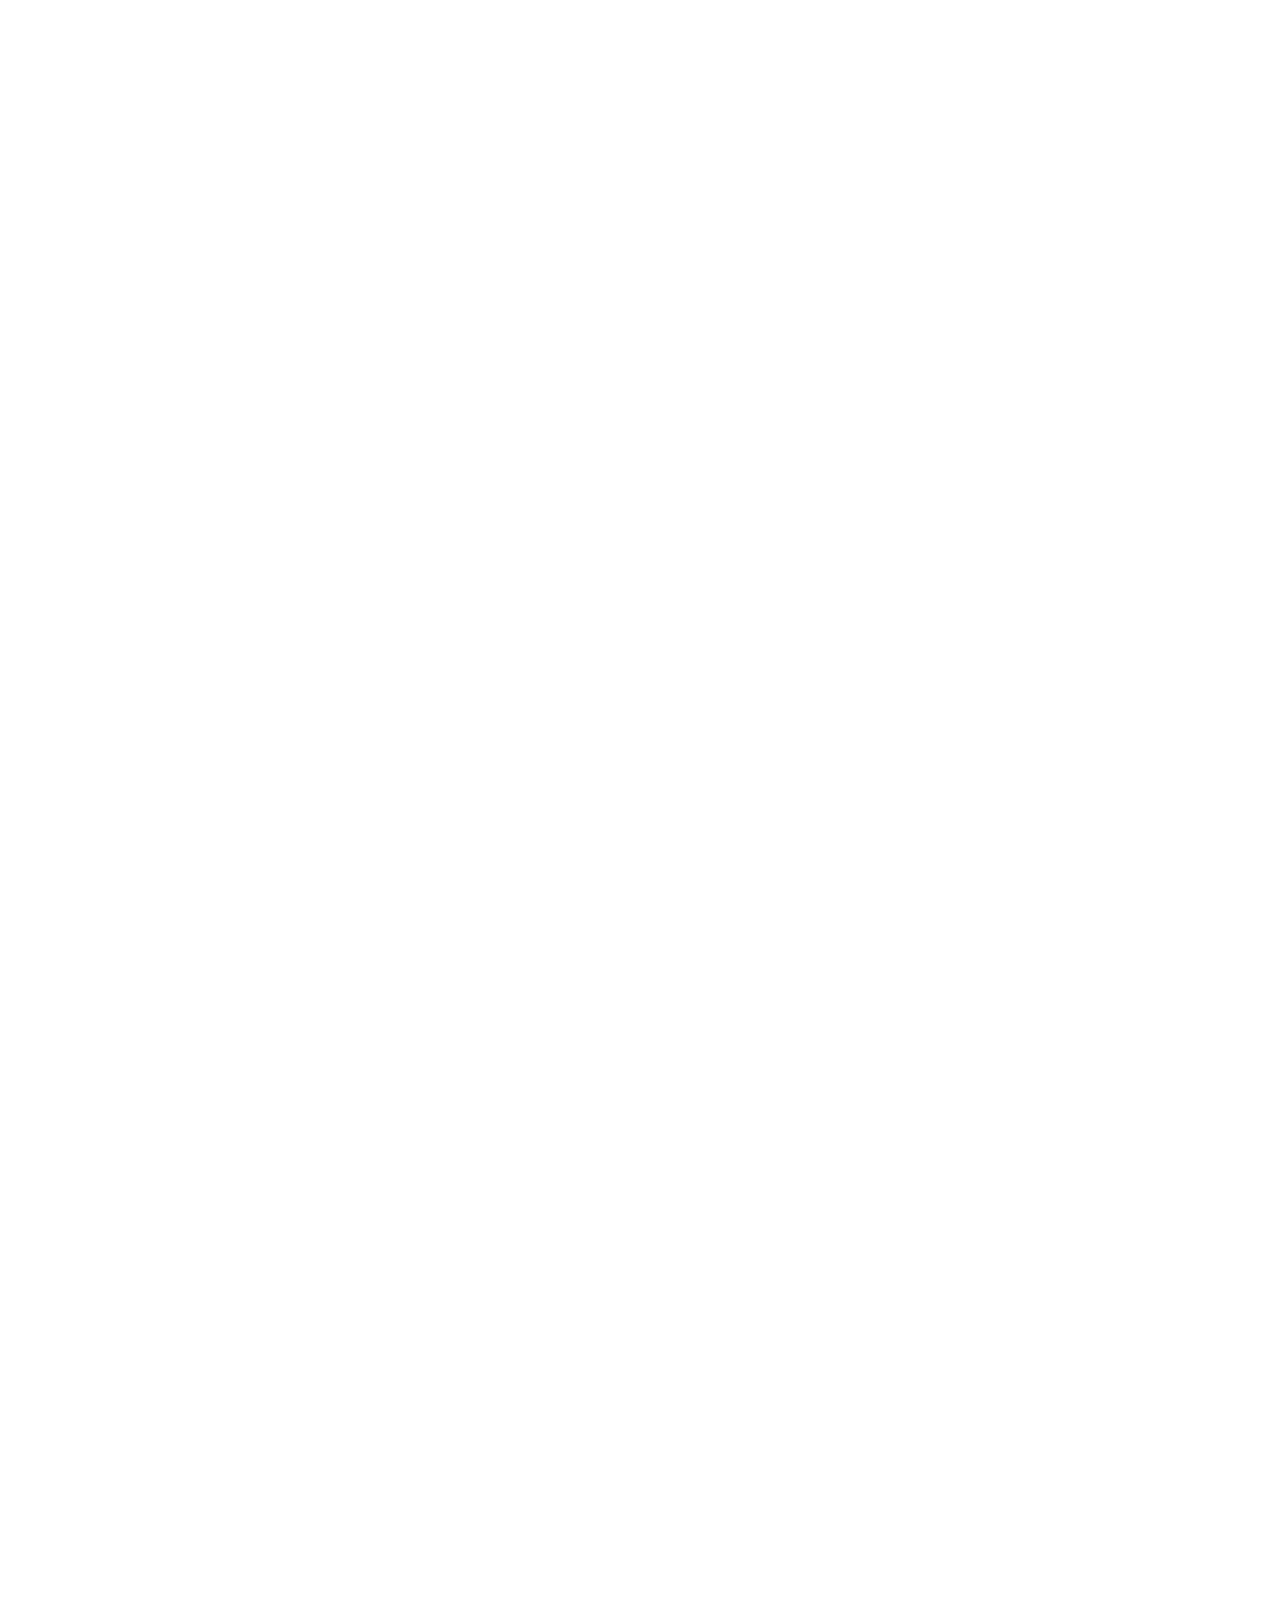
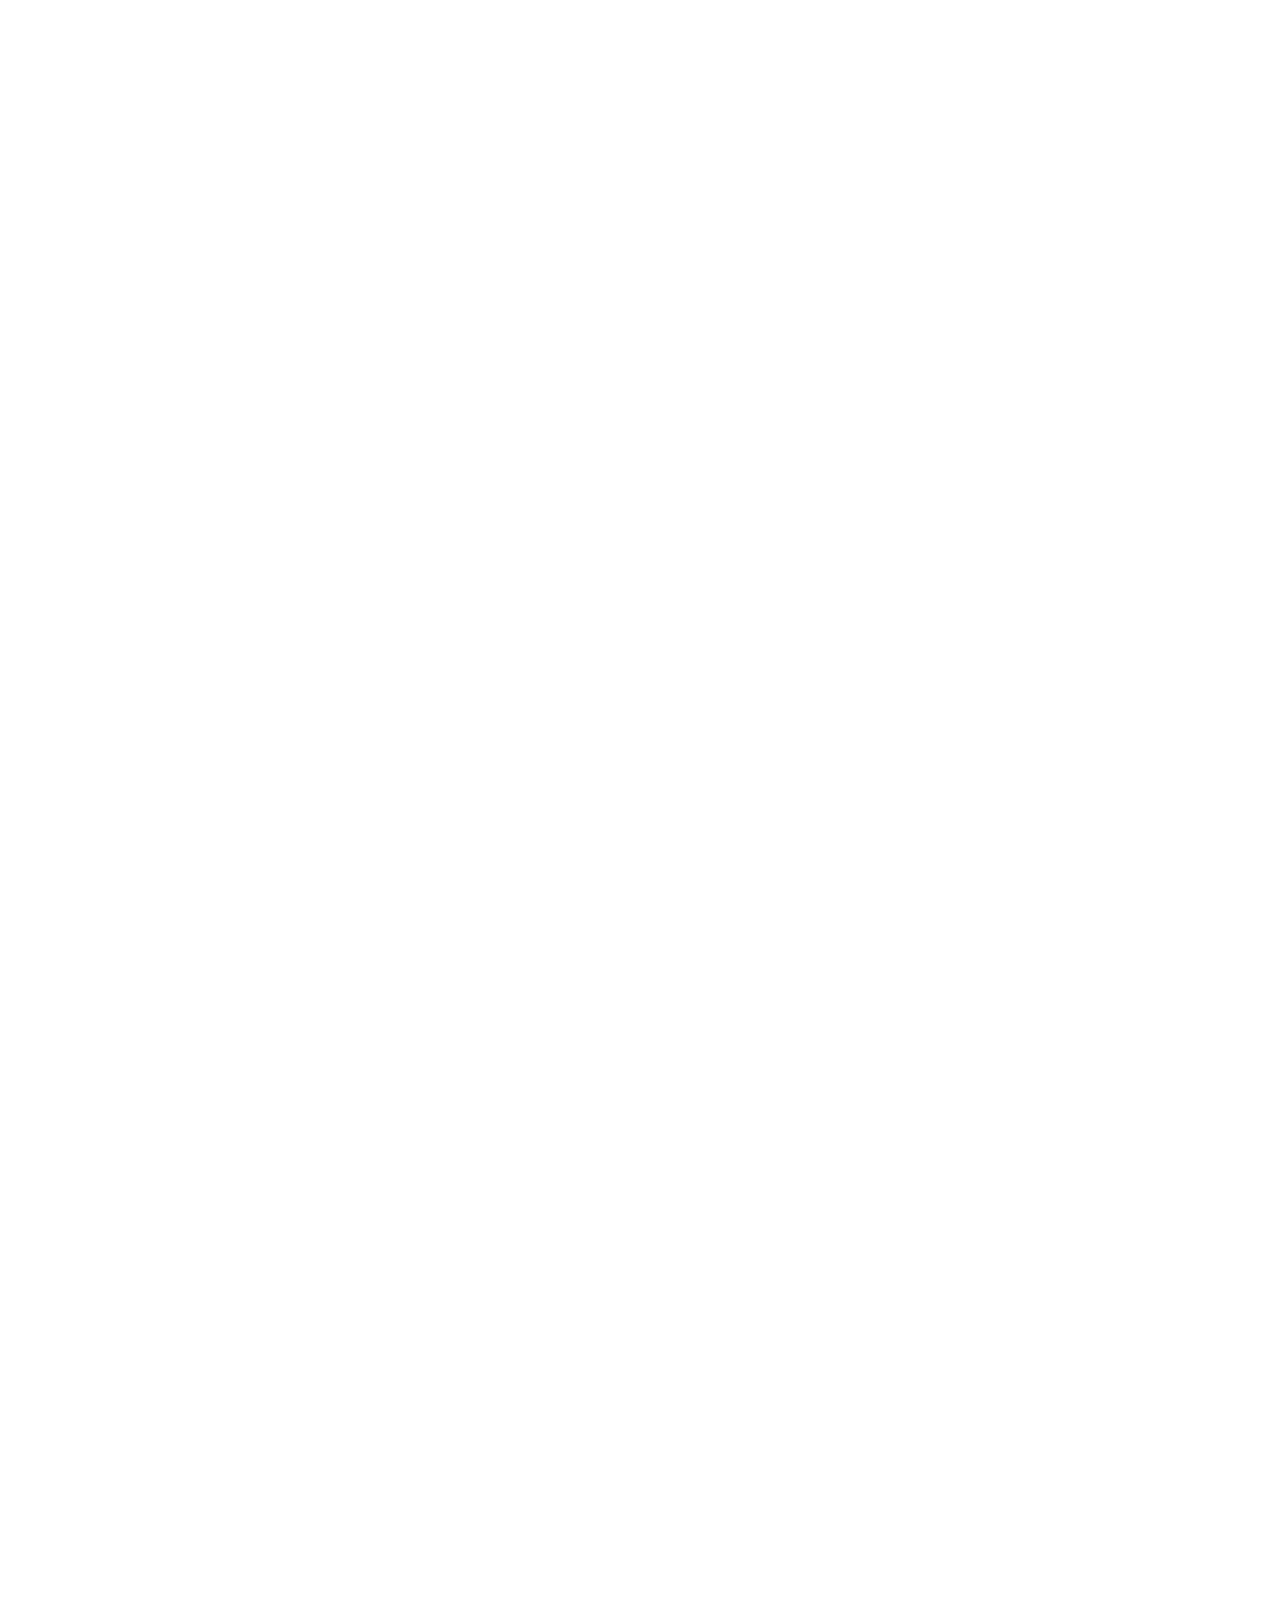
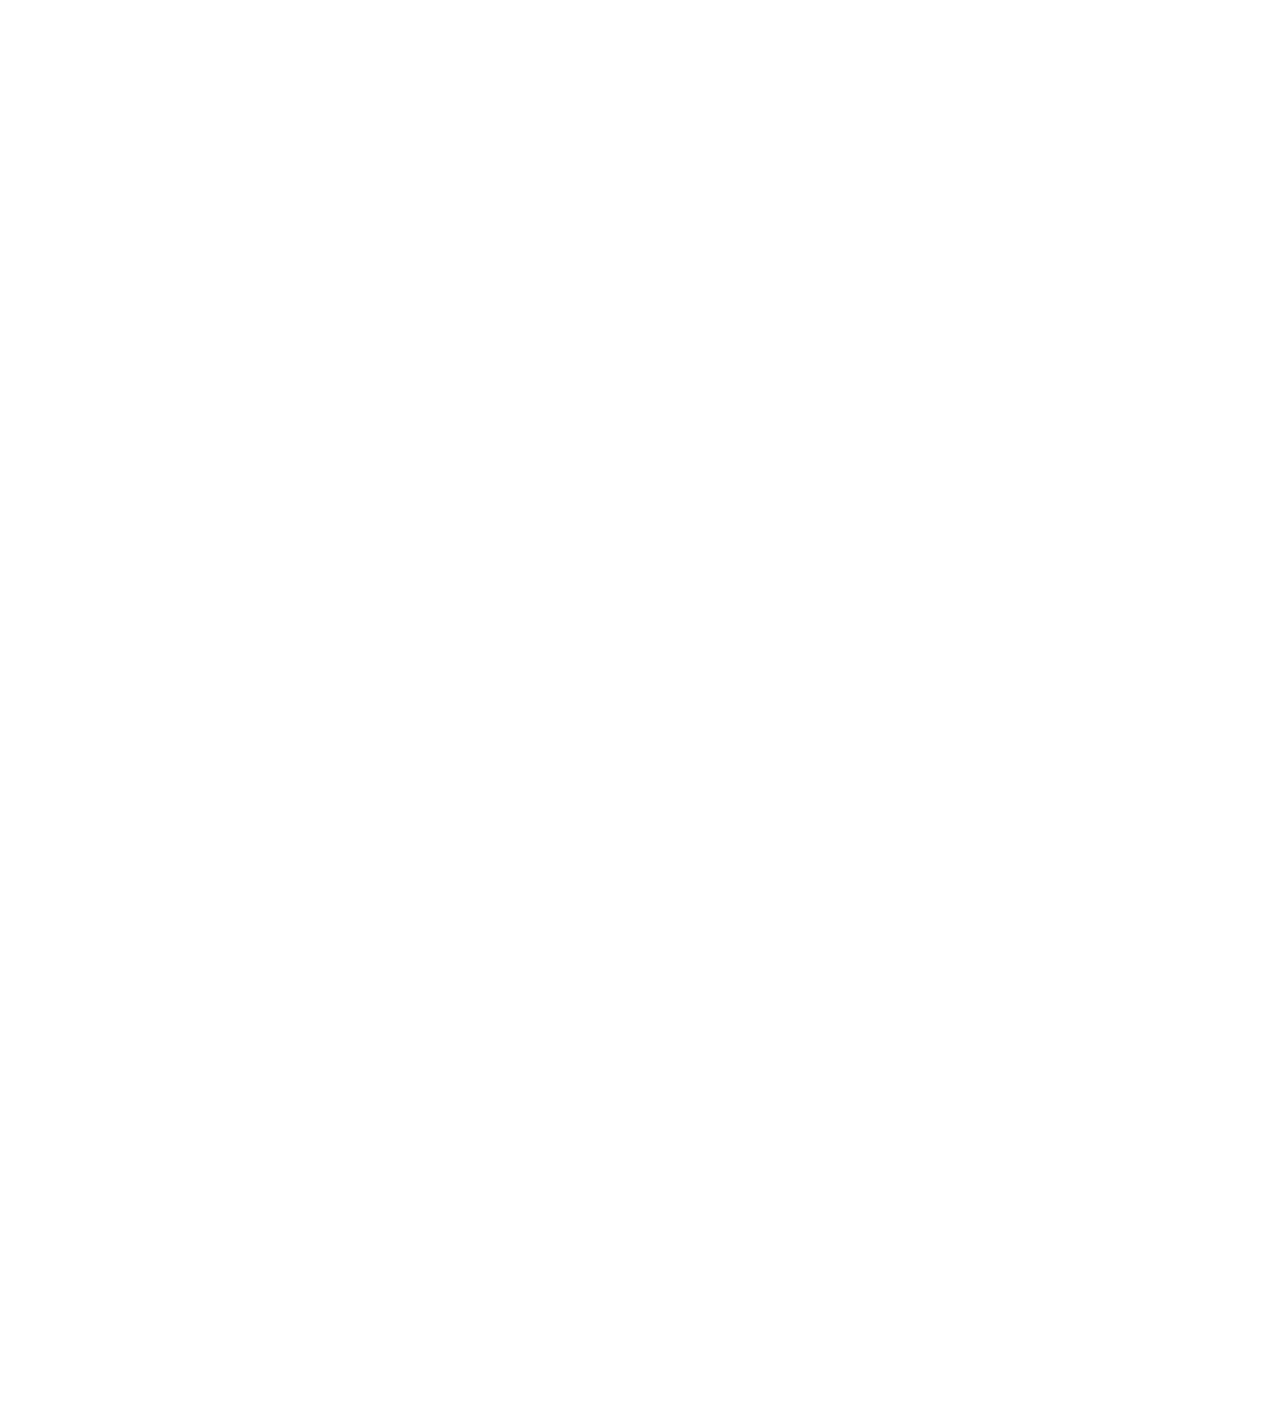
==== commit bce269e8: "main page update" ====
--- a/index.html
+++ b/index.html
@@ -6,20 +6,8 @@
     <link rel="stylesheet" type="text/css" href="./css/bootstrap.css">
     <script type="text/javascript" src="./js/jquery-3.1.0.js"></script>
     <script type="text/javascript" src="./js/jquery.flip.js"></script>
-    <title>Title</title>
-
-    <!--
-    <link rel="preload" as="image" href="./IMG/animation1.png">
-    <link rel="preload" as="image" href="./IMG/animation2.png">
-    <link rel="preload" as="image" href="./IMG/animation3.png">
-    <link rel="preload" as="image" href="./IMG/animation4.png">
-    <link rel="preload" as="image" href="./IMG/animation5.png">
-    <link rel="preload" as="image" href="./IMG/animation6.png">
-    <link rel="preload" as="image" href="./IMG/animation7.png">
-    <link rel="preload" as="image" href="./IMG/animation8.png">
-    <link rel="preload" as="image" href="./IMG/animation9.png">
-
--->
+    <title>Jongyeon Kim</title>
+
 </head>
 <body>
 
@@ -28,7 +16,8 @@
         <div class="container" style="width:100%; display: table;position: absolute">
             <div class="row" style="display: table-cell; vertical-align: middle; text-align: center;">
 
-                <div id="card" style="height: 80px; width: 80px; padding-right: 80px; padding-to: 80px; display: inline-block">
+                <div id="card"
+                     style="height: 80px; width: 80px; padding-right: 80px; padding-to: 80px; display: inline-block">
                     <div id="front-logo" class="front">
                         <img src="IMG/dino-logo-without-crown.png" alt="logo" height="80"
                              style="border: 5px solid #F5F5F5; border-radius: 25px;">
@@ -70,27 +59,23 @@
             </div>
         </div>
     </header>
-    <!--#218ff6, #17bcdf-->
     <div id="main" style="background-color: #17bcdf; height: 825px; width: 100%; padding-top: 0px;">
 
 
-        <div id="top-container">
-
-
-            <img src="./IMG/main-background.png"
-                 style="display: block; margin-left: auto; margin-right: auto; left:0; right:0;position: absolute; z-index: 1">
-
-            <div id="main-dino"
-                 style="display: block; margin-left: 900px; margin-bottom: 100px;margin-right: auto; left:0; right:0;position:relative;z-index: 2">
-                <!--<p style="padding-top: 200px; text-align: center; font-size: 100px; font-family: Cursive; ">I'm Rex</p>-->
-
+        <div id="top-container"
+             style="width: 903px; height: 893px; min-height: 593px; min-width: 903px; padding-top: 230px; margin-left:auto; margin-right:auto; left:0; right:0;">
+
+
+            <div
+                    style="display: block;position: absolute; z-index: 1; background: url('./IMG/main-background.png') no-repeat;width: 903vw; height: 593vw;">
             </div>
 
-            <!--
-                                <div id="dino1"
-                                     style="width: 903px; height: 593px; margin: 2% auto; background: url('./IMG/animation1.png') left center;"></div>
-
-            -->
+            <div
+                    id="main-dino"
+                    style="display: block;margin-bottom: 100px; position:absolute;z-index: 2; margin-left: 400px;">
+            </div>
+
+
         </div>
     </div>
 
@@ -167,7 +152,6 @@
     });
 
 
-
     var test = document.getElementById("front-logo");
 
     function whatClicked() {
@@ -182,11 +166,9 @@
     test.addEventListener("click", whatClicked, false);
 
 
-
     var test1 = document.getElementById("back-logo");
 
     function whatClicked1() {
-
 
 
         $('#main-dino').removeClass("run-ani");
@@ -195,17 +177,11 @@
     test1.addEventListener("click", whatClicked1, false);
 
 
-/*
-if($("#card").click()) {
-    $('#main-dino').addClass('run-ani');
-}
-*/
-
-
-
-
-
-
+    /*
+     if($("#card").click()) {
+     $('#main-dino').addClass('run-ani');
+     }
+     */
 
 
 </script>
--- a/css/style.css
+++ b/css/style.css
@@ -95,10 +95,6 @@
 
 }
 
-#top-container {
-    min-height: 1000px;
-    padding: 230px 0;
-}
 
 #what-container1 {
     min-height: 146px;
@@ -393,4 +389,15 @@
     }
 }
 
-
+/*
+@media screen and (max-width: 480px) {
+
+    body {
+        float: left;
+        padding:0;
+        width:94%;
+        margin:3%;
+    }
+
+}
+*/
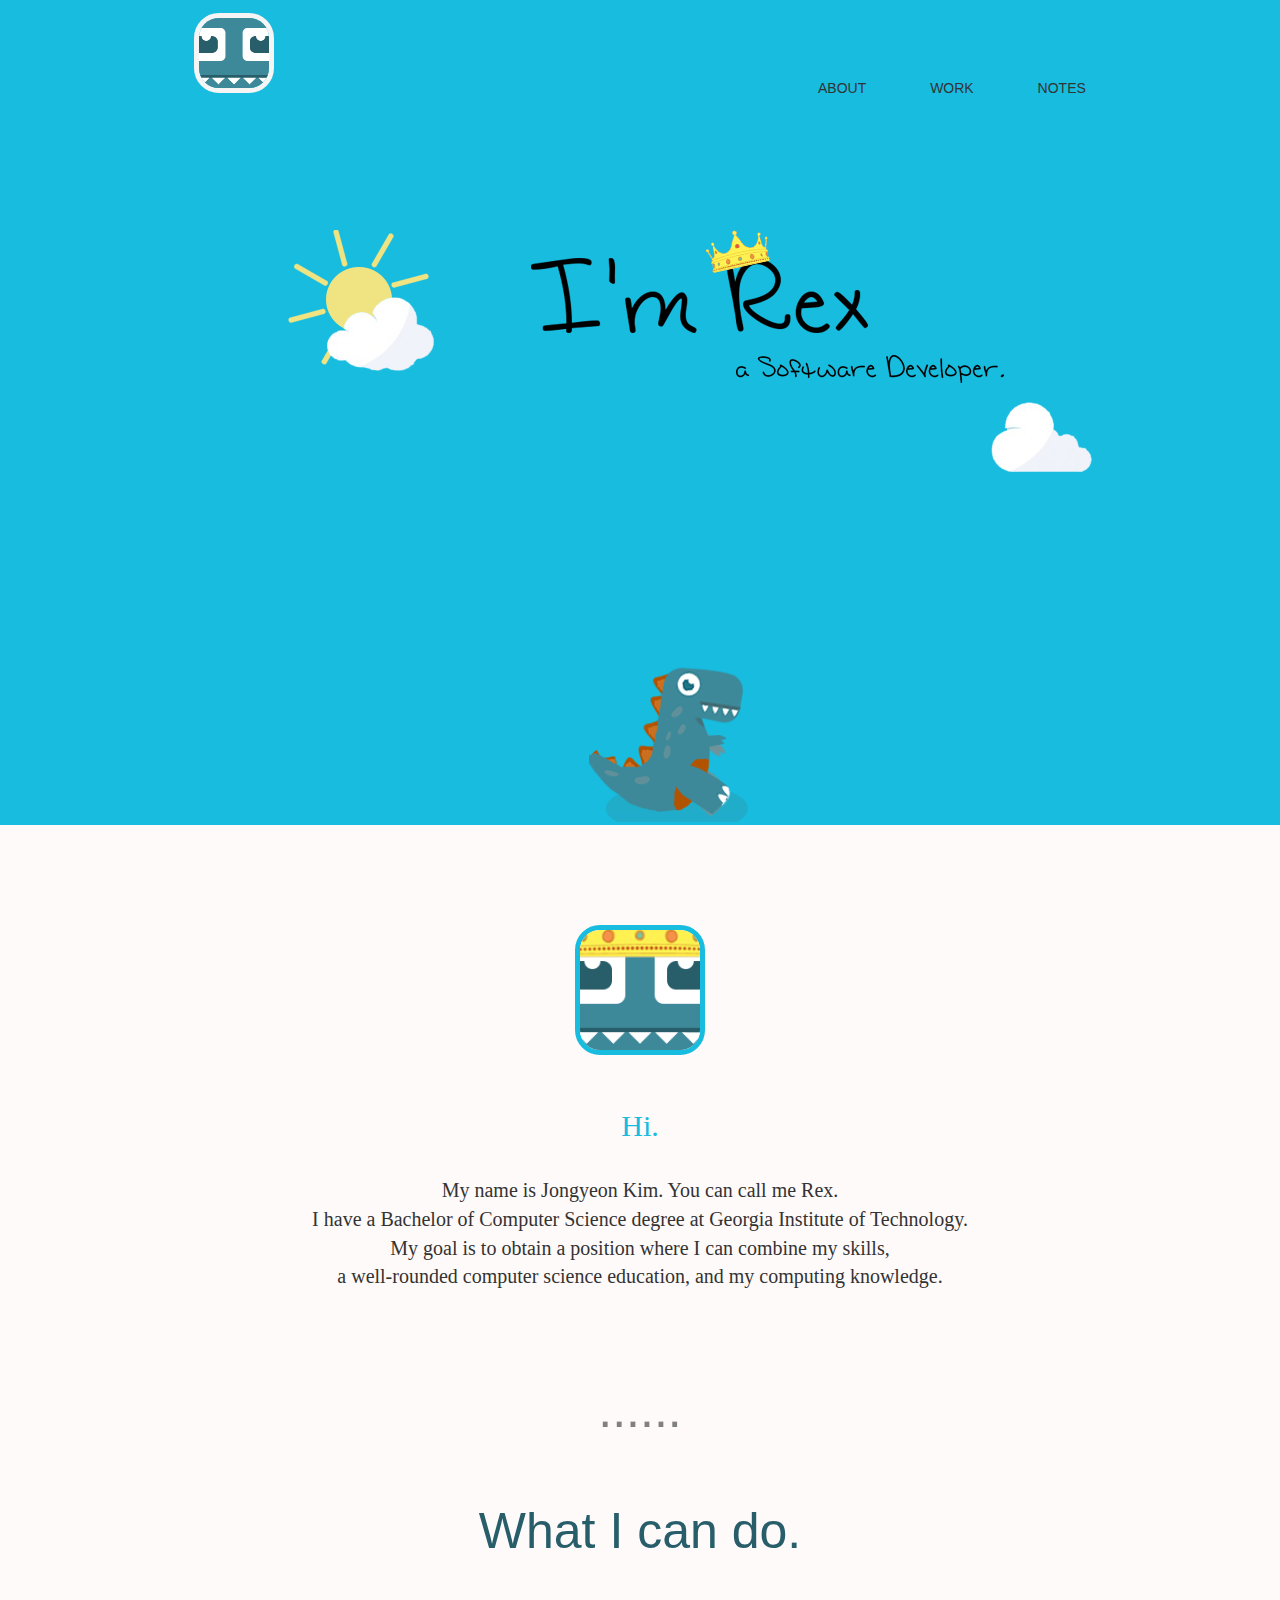
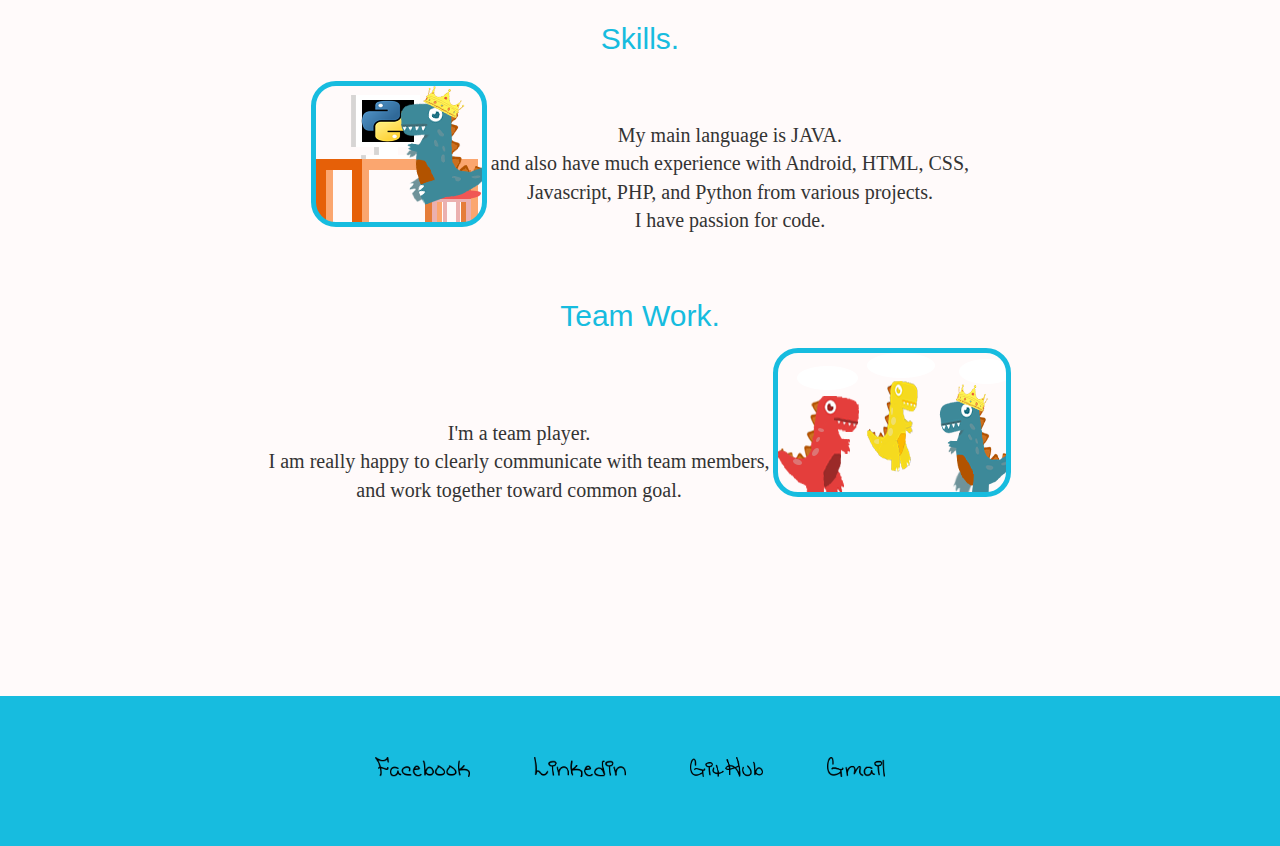
==== commit ecaeca02: "fixed main background scale" ====
--- a/index.html
+++ b/index.html
@@ -63,11 +63,11 @@
 
 
         <div id="top-container"
-             style="width: 903px; height: 893px; min-height: 593px; min-width: 903px; padding-top: 230px; margin-left:auto; margin-right:auto; left:0; right:0;">
+             style="width: 903px; height: 893px;min-width: 903px; padding-top: 230px; margin-left:auto; margin-right:auto; left:0; right:0;">
 
 
             <div
-                    style="display: block;position: absolute; z-index: 1; background: url('./IMG/main-background.png') no-repeat;width: 903vw; height: 593vw;">
+                    style="display: block;position: absolute; z-index: 1; background: url('./IMG/main-background.png') no-repeat;width: 903px; height: 593px;">
             </div>
 
             <div
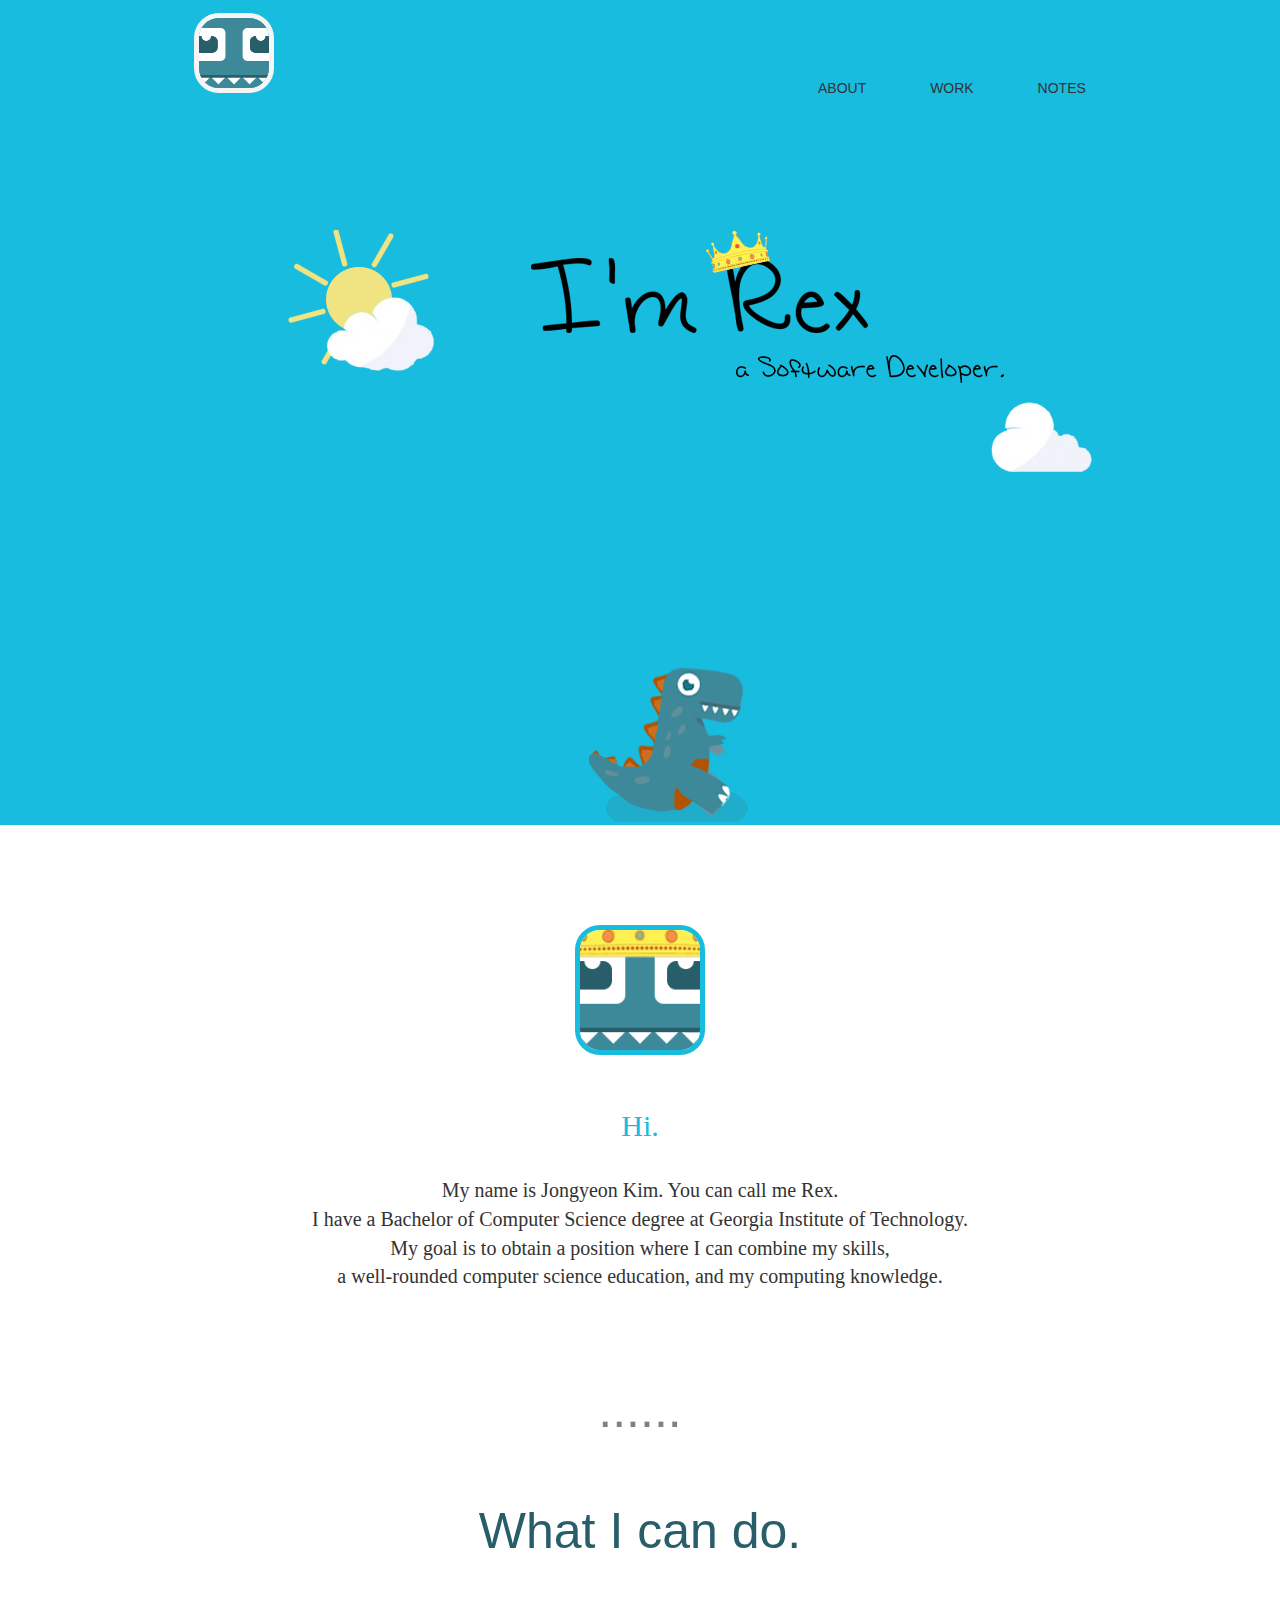
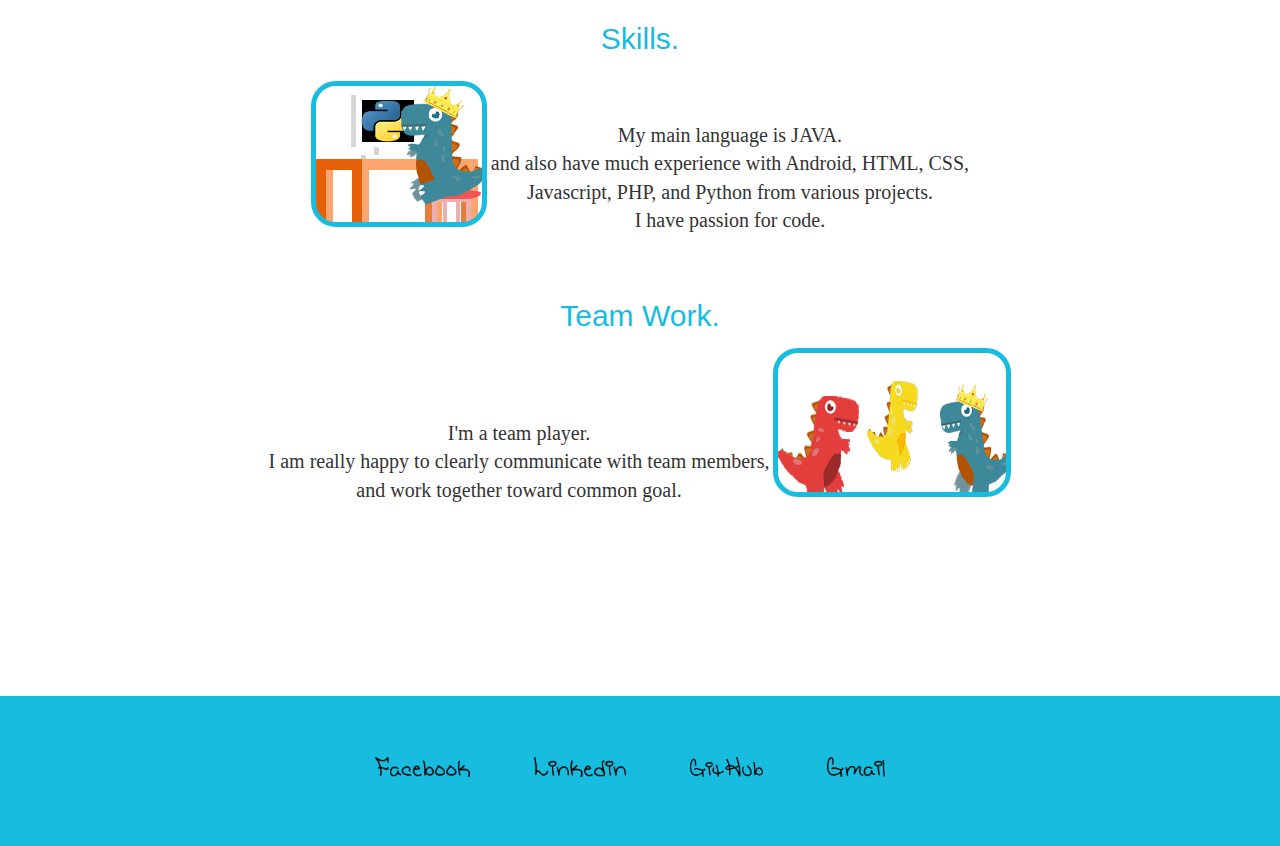
==== commit d1380c52: "work page" ====
--- a/index.html
+++ b/index.html
@@ -17,7 +17,7 @@
             <div class="row" style="display: table-cell; vertical-align: middle; text-align: center;">
 
                 <div id="card"
-                     style="height: 80px; width: 80px; padding-right: 80px; padding-to: 80px; display: inline-block">
+                     style="height: 80px; width: 80px; padding-right: 80px;display: inline-block">
                     <div id="front-logo" class="front">
                         <img src="IMG/dino-logo-without-crown.png" alt="logo" height="80"
                              style="border: 5px solid #F5F5F5; border-radius: 25px;">
@@ -30,28 +30,11 @@
                     </div>
                 </div>
 
-
-                <!--
-
-                <div style="">
-
-
-                    <img id="logo" src="IMG/dino-logo-without-crown.png" alt="logo" height="80"
-                         style="border: 5px solid #F5F5F5; border-radius: 25px;">
-                    </img>
-
-                    <img id="logo2" src="IMG/logo.png" alt="logo" height="80"
-                         style="border: 5px solid #F5F5F5; border-radius: 25px;">
-                    </img>
-
-                </div>
-
--->
                 <div class="menu" style="">
                     <nav id="top-nav">
                         <ul>
                             <li><a href="" style="color: inherit;"><p>About</p></a></li>
-                            <li><a href="" style="color: inherit;"><p>Work</p></a></li>
+                            <li><a href="work.html" style="color: inherit;"><p>Work</p></a></li>
                             <li><a href="" style="color: inherit;"><p>Notes</p></a></li>
                         </ul>
                     </nav>
@@ -81,7 +64,7 @@
 
 </section>
 
-<section id="hello" style="background-color: snow; height: 550px;text-align: center">
+<section id="hello" style="background-color: #FFF; height: 550px;text-align: center">
     <img id="logo-hello" src="IMG/logo.png" alt="logo" height="130"
          style="border: 5px solid #17bcdf; border-radius: 25px; margin-top: 100px;">
     </img>
@@ -93,10 +76,10 @@
         My goal is to obtain a position where I can combine my skills,<br>
         a well-rounded computer science education, and my computing knowledge. </p>
 </section>
-<section style="color: grey; font-size: 50px;text-align: center; padding-bottom: 50px;background-color: snow">
+<section style="color: grey; font-size: 50px;text-align: center; padding-bottom: 50px;background-color: #FFF">
     ......
 </section>
-<section id="what_i_can" style="background-color: snow; height: 800px;text-align: center">
+<section id="what_i_can" style="background-color: #FFF; height: 800px;text-align: center">
     <p><span style="font-size: 50px; color: #285e69">What I can do.</span></p>
 
 
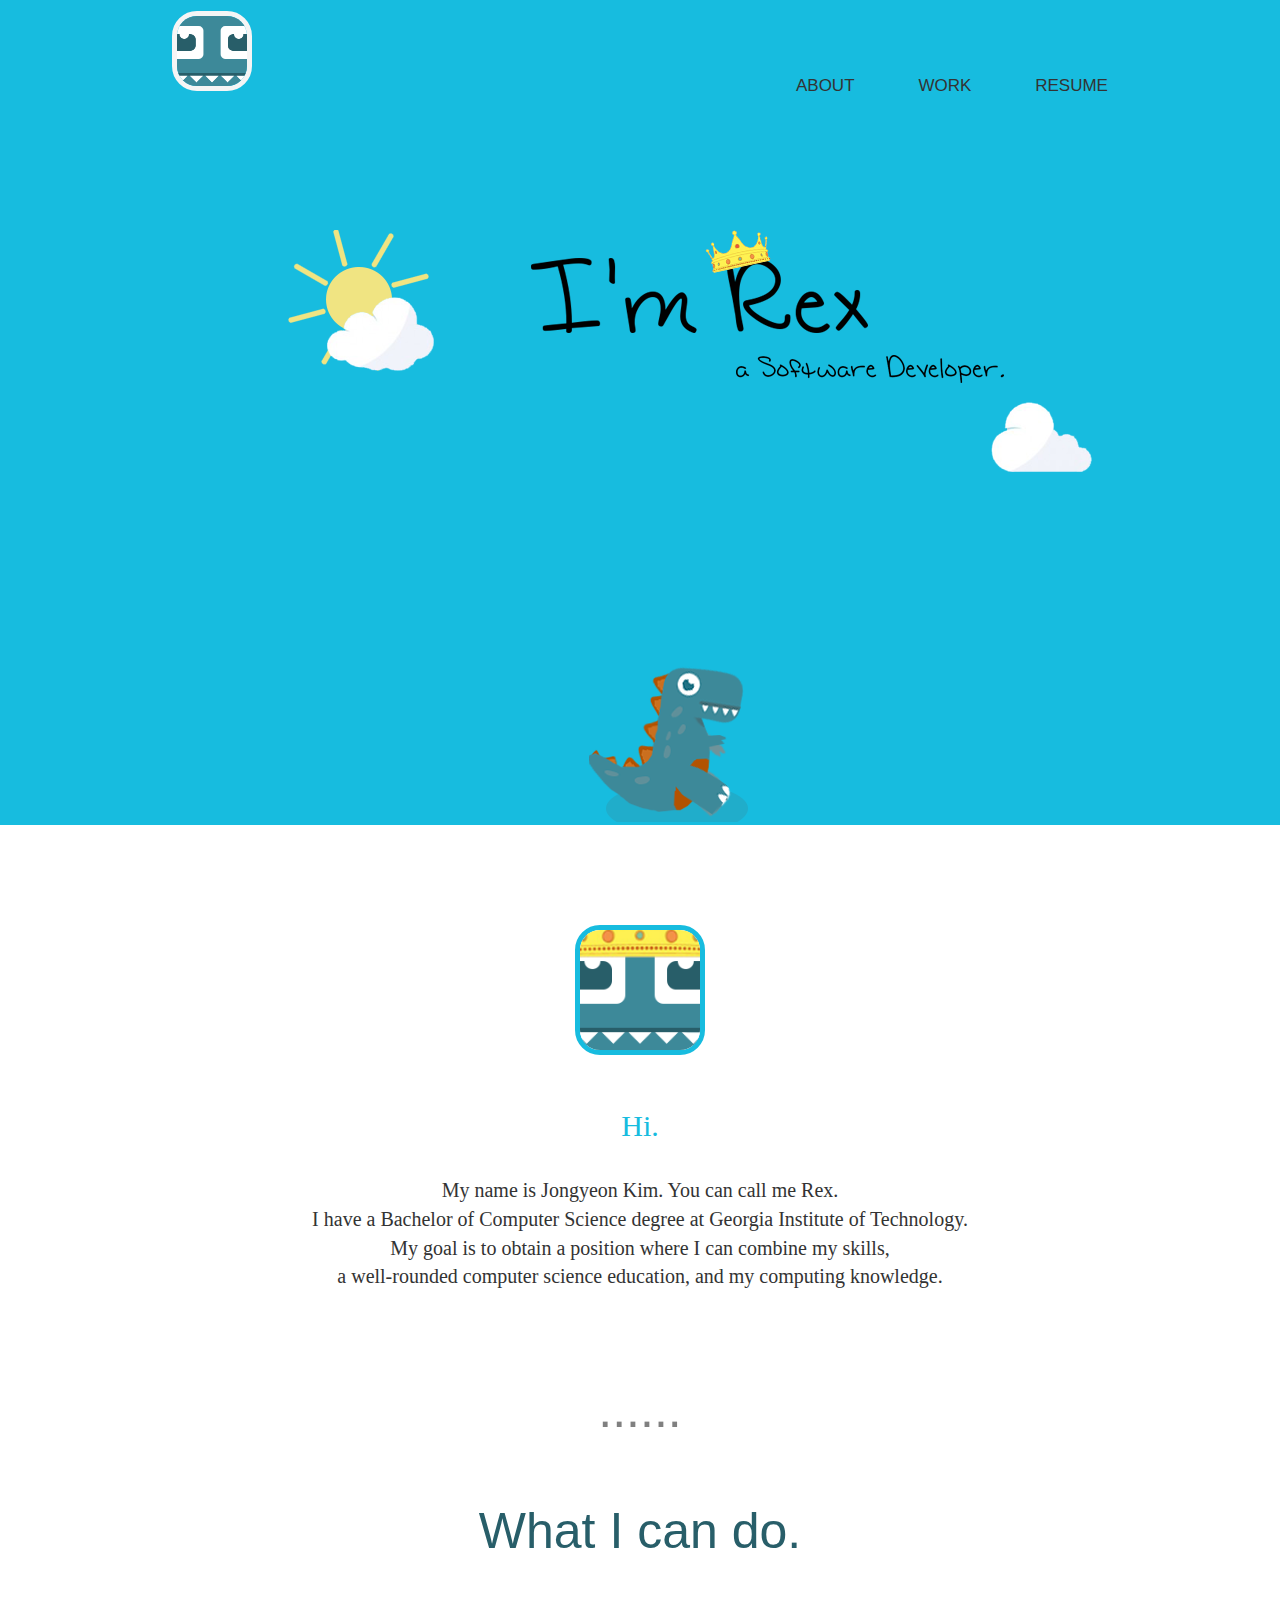
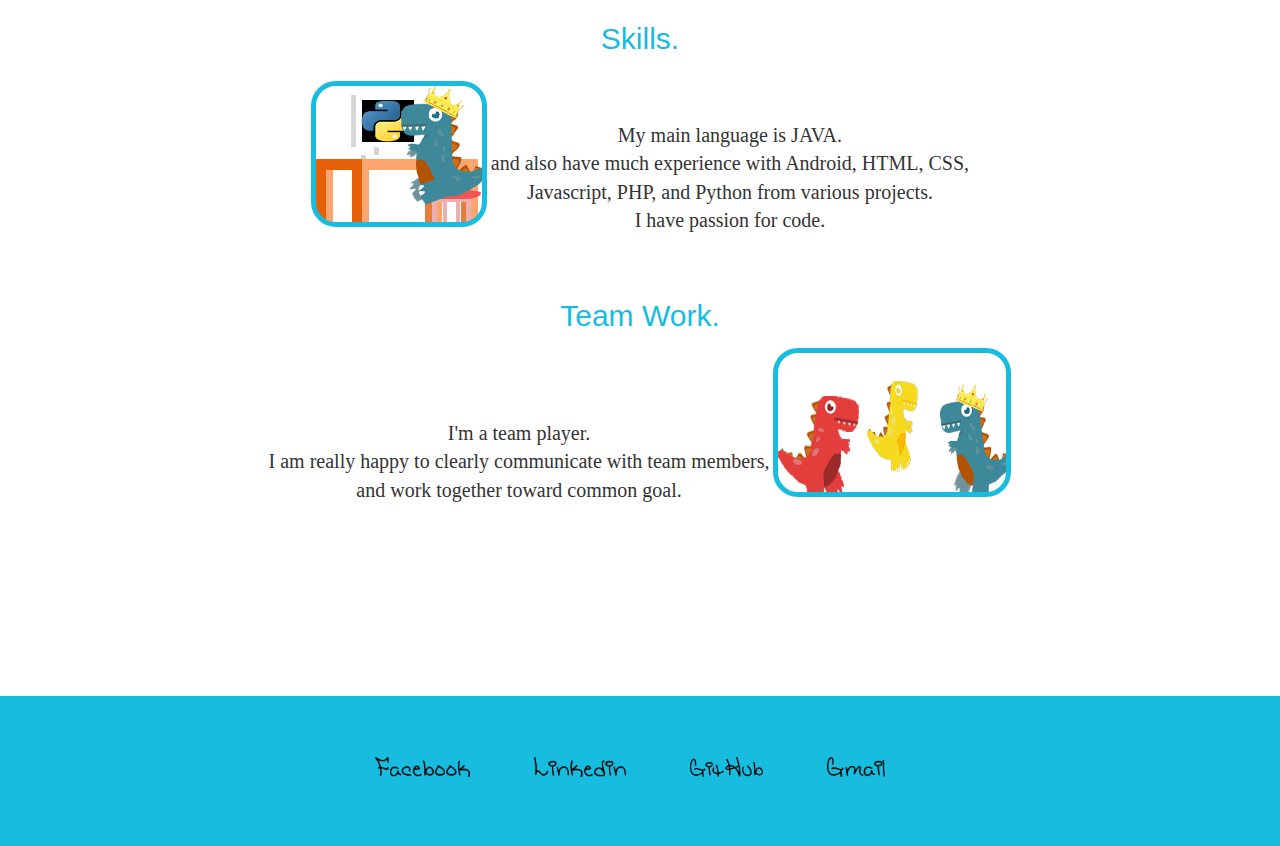
==== commit 887b9cc0: "update overall website and remove unnecessary files" ====
--- a/index.html
+++ b/index.html
@@ -6,6 +6,7 @@
     <link rel="stylesheet" type="text/css" href="./css/bootstrap.css">
     <script type="text/javascript" src="./js/jquery-3.1.0.js"></script>
     <script type="text/javascript" src="./js/jquery.flip.js"></script>
+    <link rel="icon" href="./IMG/logo.png">
     <title>Jongyeon Kim</title>
 
 </head>
@@ -18,8 +19,8 @@
 
                 <div id="card"
                      style="height: 80px; width: 80px; padding-right: 80px;display: inline-block">
-                    <div id="front-logo" class="front">
-                        <img src="IMG/dino-logo-without-crown.png" alt="logo" height="80"
+                    <div class="front">
+                        <img id="front-logo" src="IMG/dino-logo-without-crown.png" alt="logo" height="80"
                              style="border: 5px solid #F5F5F5; border-radius: 25px;">
                         </img>
                     </div>
@@ -33,9 +34,9 @@
                 <div class="menu" style="">
                     <nav id="top-nav">
                         <ul>
-                            <li><a href="" style="color: inherit;"><p>About</p></a></li>
-                            <li><a href="work.html" style="color: inherit;"><p>Work</p></a></li>
-                            <li><a href="" style="color: inherit;"><p>Notes</p></a></li>
+                            <li><a href="" style="color: inherit; font-size: 17px;"><p>About</p></a></li>
+                            <li><a href="work.html" style="color: inherit; font-size: 17px;"><p>Work</p></a></li>
+                            <li><a href="Resume(JongyeonKim).pdf" style="color: inherit; font-size: 17px;"><p>Resume</p></a></li>
                         </ul>
                     </nav>
                 </div>
@@ -121,7 +122,7 @@
             <li><a href="https://www.facebook.com/mattina401"><img src="IMG/facebook.png" height="20"></a></li>
             <li><a href="https://www.linkedin.com/in/rexkim401"><img src="IMG/linkedin.png" height="20"></a></li>
             <li><a href="https://github.com/mattina401"><img src="IMG/github.png" height="20"></a></li>
-            <li><a href=""><img src="IMG/gmail.png" height="20"></a></li>
+            <li><a href="mailto:rexkim401@gmail.com"><img src="IMG/gmail.png" height="20"></a></li>
         </ul>
     </div>
 
@@ -160,30 +161,8 @@
     test1.addEventListener("click", whatClicked1, false);
 
 
-    /*
-     if($("#card").click()) {
-     $('#main-dino').addClass('run-ani');
-     }
-     */
-
-
-</script>
-
-
-<!--
-<span id="preloaded-images">
-    <img src="./IMG/animation2.png" width="1" height="1" alt="Image 02"/>
-    <img src="./IMG/animation3.png" width="1" height="1" alt="Image 03"/>
-    <img src="./IMG/animation4.png" width="1" height="1" alt="Image 04"/>
-    <img src="./IMG/animation5.png" width="1" height="1" alt="Image 05"/>
-    <img src="./IMG/animation6.png" width="1" height="1" alt="Image 06"/>
-    <img src="./IMG/animation7.png" width="1" height="1" alt="Image 07"/>
-    <img src="./IMG/animation8.png" width="1" height="1" alt="Image 08"/>
-    <img src="./IMG/animation9.png" width="1" height="1" alt="Image 09"/>
-
-</span>
-
--->
+</script>
+
 
 
 <script>
@@ -260,49 +239,6 @@
 
 </script>
 
-<!--
-<script type="text/javascript">
-    var my_image1 = new Image();
-    var my_image2 = new Image();
-    var my_image3 = new Image();
-    var my_image4 = new Image();
-
-    my_image1.src = "./IMG/animation1.png";
-    my_image1.src = "./IMG/animation2.png";
-    my_image1.src = "./IMG/animation3.png";
-    my_image1.src = "./IMG/animation4.png";
-
-</script>
-
--->
-
-<!--
-
-<script type="text/javascript">
-    var images = new Array()
-    function preload() {
-
-        console.log('image preload')
-        for (j = 0; j < preload.arguments.length; j++) {
-            images[j] = new Image()
-            images[j].src = preload.arguments[j]
-            console.log(images[j].src);
-        }
-    }
-    preload(
-            "./IMG/animation1.png",
-            "./IMG/animation2.png",
-            "./IMG/animation3.png",
-            "./IMG/animation4.png"
-
-    )
-
-    console.log('images: ' + images[1].src);
-
-
-</script>
-
--->
 <script type="text/javascript">
 
     window.onload = function () {
@@ -314,264 +250,12 @@
 
 </script>
 
-
-<script type="text/javascript">
-
-
-    /*
-     $("#dino1").on(
-     "animationend, oAnimationEnd, animationend, webkitAnimationEnd",
-     function () {
-
-     document.getElementById("dino1").style.background = "url('./IMG/animation2.png')";
-     var heading = $('#dino1').clone().removeClass("dino1");
-
-     $('#dino1').remove();
-     $('#top-container').append(heading);
-     $('#dino1').addClass("dino1");
-
-     }
-     );
-
-     */
-
-    var reset = function (num) {
-
-        var ani;
-
-        if (num == 1) {
-            ani = "url('./IMG/animation1.png')";
-        } else if (num == 2) {
-            ani = "url('./IMG/animation2.png')";
-        } else if (num == 3) {
-            ani = "url('./IMG/animation3.png')";
-        } else if (num == 4) {
-            ani = "url('./IMG/animation4.png')";
-        } else if (num == 5) {
-            ani = "url('./IMG/animation5.png')";
-        } else if (num == 6) {
-            ani = "url('./IMG/animation6.png')";
-        } else if (num == 7) {
-            ani = "url('./IMG/animation7.png')";
-        } else if (num == 8) {
-            ani = "url('./IMG/animation8.png')";
-        } else if (num == 9) {
-            ani = "url('./IMG/animation9.png')";
-        }
-
-        if (num == 9) {
-            document.getElementById("dino1").style.background = ani;
-            var heading = $('#dino1').clone().removeClass("dino9");
-
-            $('#dino1').remove();
-            $('#top-container').append(heading);
-
-            $('#dino1').addClass("dino9");
-        } else {
-            document.getElementById("dino1").style.background = ani;
-            var heading = $('#dino1').clone().removeClass("dino1");
-
-            $('#dino1').remove();
-            $('#top-container').append(heading);
-
-            $('#dino1').addClass("dino1");
-        }
-
-
-    }
-
-
-    $("#dino1").addClass('dino1').onCSSAnimationEnd(function () {
-
-        console.log('animation is end');
-
-
-        reset(2);
-        $("#dino1").addClass('dino1').onCSSAnimationEnd(function () {
-
-            console.log('animation is end');
-
-
-            reset(3);
-            $("#dino1").addClass('dino1').onCSSAnimationEnd(function () {
-
-                console.log('animation is end');
-
-
-                reset(4);
-                $("#dino1").addClass('dino1').onCSSAnimationEnd(function () {
-
-                    console.log('animation is end');
-
-
-                    reset(5);
-                    $("#dino1").addClass('dino1').onCSSAnimationEnd(function () {
-
-                        console.log('animation is end');
-
-
-                        reset(6);
-                        $("#dino1").addClass('dino1').onCSSAnimationEnd(function () {
-
-                            console.log('animation is end');
-
-
-                            reset(7);
-                            $("#dino1").addClass('dino1').onCSSAnimationEnd(function () {
-
-                                console.log('animation is end');
-
-
-                                reset(8);
-                                $("#dino1").addClass('dino1').onCSSAnimationEnd(function () {
-
-                                    console.log('animation is end');
-
-
-                                    reset(9);
-                                    $("#dino1").addClass('dino1').onCSSAnimationEnd(function () {
-
-                                        console.log('animation is end');
-
-
-                                        reset(1);
-                                    });
-
-                                });
-
-                            });
-
-
-                        });
-
-
-                    });
-
-
-                });
-
-
-            });
-
-
-        });
-
-    });
-
-
-    /*
-
-     $('#dino1').addClass('dino1').onCSSAnimationEnd(function(){
-
-     document.getElementById("dino1").style.background = "url('./IMG/animation2.png')";
-     var heading = $('#dino1').clone().removeClass("dino1");
-
-     $('#dino1').remove();
-     $('#top-container').append(heading);
-     $('#dino1').addClass("dino1");
-
-     });
-     */
-
-
-</script>
-
-
-<!--
-
-<script type="text/javascript">
-    $("#dino1").on(
-            "animationend, oAnimationEnd, animationend, webkitAnimationEnd",
-            function () {
-                document.getElementById("dino1").style.background = "url('./IMG/animation2.png')";
-
-
-            }
-    );
-
-    $("#dino2").on(
-            "animationend, oAnimationEnd, animationend, webkitAnimationEnd",
-            function () {
-
-                $('#dino2').addClass("visible");
-                $('#dino3').addClass("dino3");
-            }
-    );
-
-    $("#dino3").on(
-            "animationend, oAnimationEnd, animationend, webkitAnimationEnd",
-            function () {
-
-                $('#dino3').addClass("visible");
-                $('#dino4').addClass("dino4");
-            }
-    );
-
-    $("#dino4").on(
-            "animationend, oAnimationEnd, animationend, webkitAnimationEnd",
-            function () {
-
-                $('#dino4').addClass("visible");
-                $('#dino5').addClass("dino5");
-            }
-    );
-
-    $("#dino5").on(
-            "animationend, oAnimationEnd, animationend, webkitAnimationEnd",
-            function () {
-
-                $('#dino5').addClass("visible");
-                $('#dino6').addClass("dino6");
-            }
-    );
-
-    $("#dino6").on(
-            "animationend, oAnimationEnd, animationend, webkitAnimationEnd",
-            function () {
-
-                $('#dino6').addClass("visible");
-                $('#dino7').addClass("dino7");
-            }
-    );
-
-    $("#dino7").on(
-            "animationend, oAnimationEnd, animationend, webkitAnimationEnd",
-            function () {
-
-                $('#dino7').addClass("visible");
-                $('#dino8').addClass("dino8");
-            }
-    );
-
-    $("#dino8").on(
-            "animationend, oAnimationEnd, animationend, webkitAnimationEnd",
-            function () {
-
-                $('#dino8').addClass("visible");
-                $('#dino9').addClass("dino9");
-                $('#dino1').addClass("dino1");
-                $('#dino1').removeClass("visible");
-                $('#dino2').removeClass("visible");
-                $('#dino3').removeClass("visible");
-                $('#dino4').removeClass("visible");
-                $('#dino5').removeClass("visible");
-                $('#dino6').removeClass("visible");
-                $('#dino7').removeClass("visible");
-                $('#dino8').removeClass("visible");
-                $('#dino9').removeClass("visible");
-            }
-    );
-
-
-</script>
-
--->
 <script type="text/javascript">
 
     var previousScroll = 0,
             headerOrgOffset = $('.container').height();
 
-    $('#header').height($('.container').height());
+    $('#header').height(headerOrgOffset);
 
     $(window).scroll(function () {
         var currentScroll = $(this).scrollTop();
--- a/css/style.css
+++ b/css/style.css
@@ -95,7 +95,6 @@
 
 }
 
-
 #what-container1 {
     min-height: 146px;
 
@@ -111,6 +110,14 @@
     width: 183px;
     height: 593px;
     background: url('../IMG/main-ani-shortversion.png') no-repeat;
+
+}
+
+#work-dino {
+
+    width: 347px;
+    height: 500px;
+    background: url('../IMG/work-animation.png') no-repeat;
 
 }
 
@@ -123,6 +130,14 @@
     -ms-animation: play-main 7s steps(159) forwards;
 }
 
+.run-ani-work {
+
+    animation: play-main-work 7s steps(45) forwards;
+    -webkit-animation: play-main-work 7s steps(45) forwards;
+    -moz-animation: play-main-work 7s steps(45) forwards;
+    -o-animation: play-main-work 7s steps(45) forwards;
+    -ms-animation: play-main-work 7s steps(45) forwards;
+}
 
 #dino-programming {
 
@@ -170,6 +185,48 @@
 
 }
 
+#front-logo {
+
+    -webkit-transition: 0.5s;
+    -moz-transition: 0.5s;
+    -o-transition: 0.5s;
+    -ms-transition: 0.5s;
+    transition: 0.5s;
+
+}
+
+#back-logo {
+
+    -webkit-transition: 0.5s;
+    -moz-transition: 0.5s;
+    -o-transition: 0.5s;
+    -ms-transition: 0.5s;
+    transition: 0.5s;
+}
+
+#front-logo:hover {
+    transform: scale(1.1, 1.1);
+    opacity: 1;
+
+    -webkit-transition: 0.5s;
+    -moz-transition: 0.5s;
+    -o-transition: 0.5s;
+    -ms-transition: 0.5s;
+    transition: 0.5s;
+
+}
+
+#back-logo:hover {
+    transform: scale(1.1, 1.1);
+    opacity: 1;
+
+    -webkit-transition: 0.5s;
+    -moz-transition: 0.5s;
+    -o-transition: 0.5s;
+    -ms-transition: 0.5s;
+    transition: 0.5s;
+}
+
 @keyframes play {
     0% {
         background-position: 0;
@@ -223,7 +280,6 @@
     }
 }
 
-
 @keyframes play-main {
     from {
         background-position: 0;
@@ -254,6 +310,7 @@
         background-position: -29097px;
     }
 }
+
 @-o-keyframes play-main {
     from {
 
@@ -264,6 +321,7 @@
         background-position: -29097px;
     }
 }
+
 @-ms-keyframes play-main {
     from {
 
@@ -275,9 +333,58 @@
     }
 }
 
-
-
-
+@keyframes play-main-work {
+    from {
+        background-position: 0;
+    }
+    to {
+        background-position: -15615px;
+    }
+}
+
+@-webkit-keyframes play-main-work {
+    from {
+
+        background-position: 0;
+    }
+    to {
+
+        background-position: -15615px;
+    }
+}
+
+@-moz-keyframes play-main-work {
+    from {
+
+        background-position: 0;
+    }
+    to {
+
+        background-position: -15615px;
+    }
+}
+
+@-o-keyframes play-main-work {
+    from {
+
+        background-position: 0;
+    }
+    to {
+
+        background-position: -15615px;
+    }
+}
+
+@-ms-keyframes play-main-work {
+    from {
+
+        background-position: 0;
+    }
+    to {
+
+        background-position: -15615px;
+    }
+}
 
 @keyframes play9 {
     0% {
@@ -369,7 +476,6 @@
     }
 }
 
-
 @-o-keyframes play-team {
     0% {
         background-position: 0;
@@ -378,7 +484,6 @@
         background-position: -2142px;
     }
 }
-
 
 @-ms-keyframes play-team {
     0% {
@@ -401,3 +506,14 @@
 
 }
 */
+
+.mySlides {
+    height: 450px;
+    width: 650px;
+    position: absolute;
+    margin-left: auto;
+    margin-right: auto;
+    left: 0;
+    right: 0;
+    border-radius: 2%;
+}
